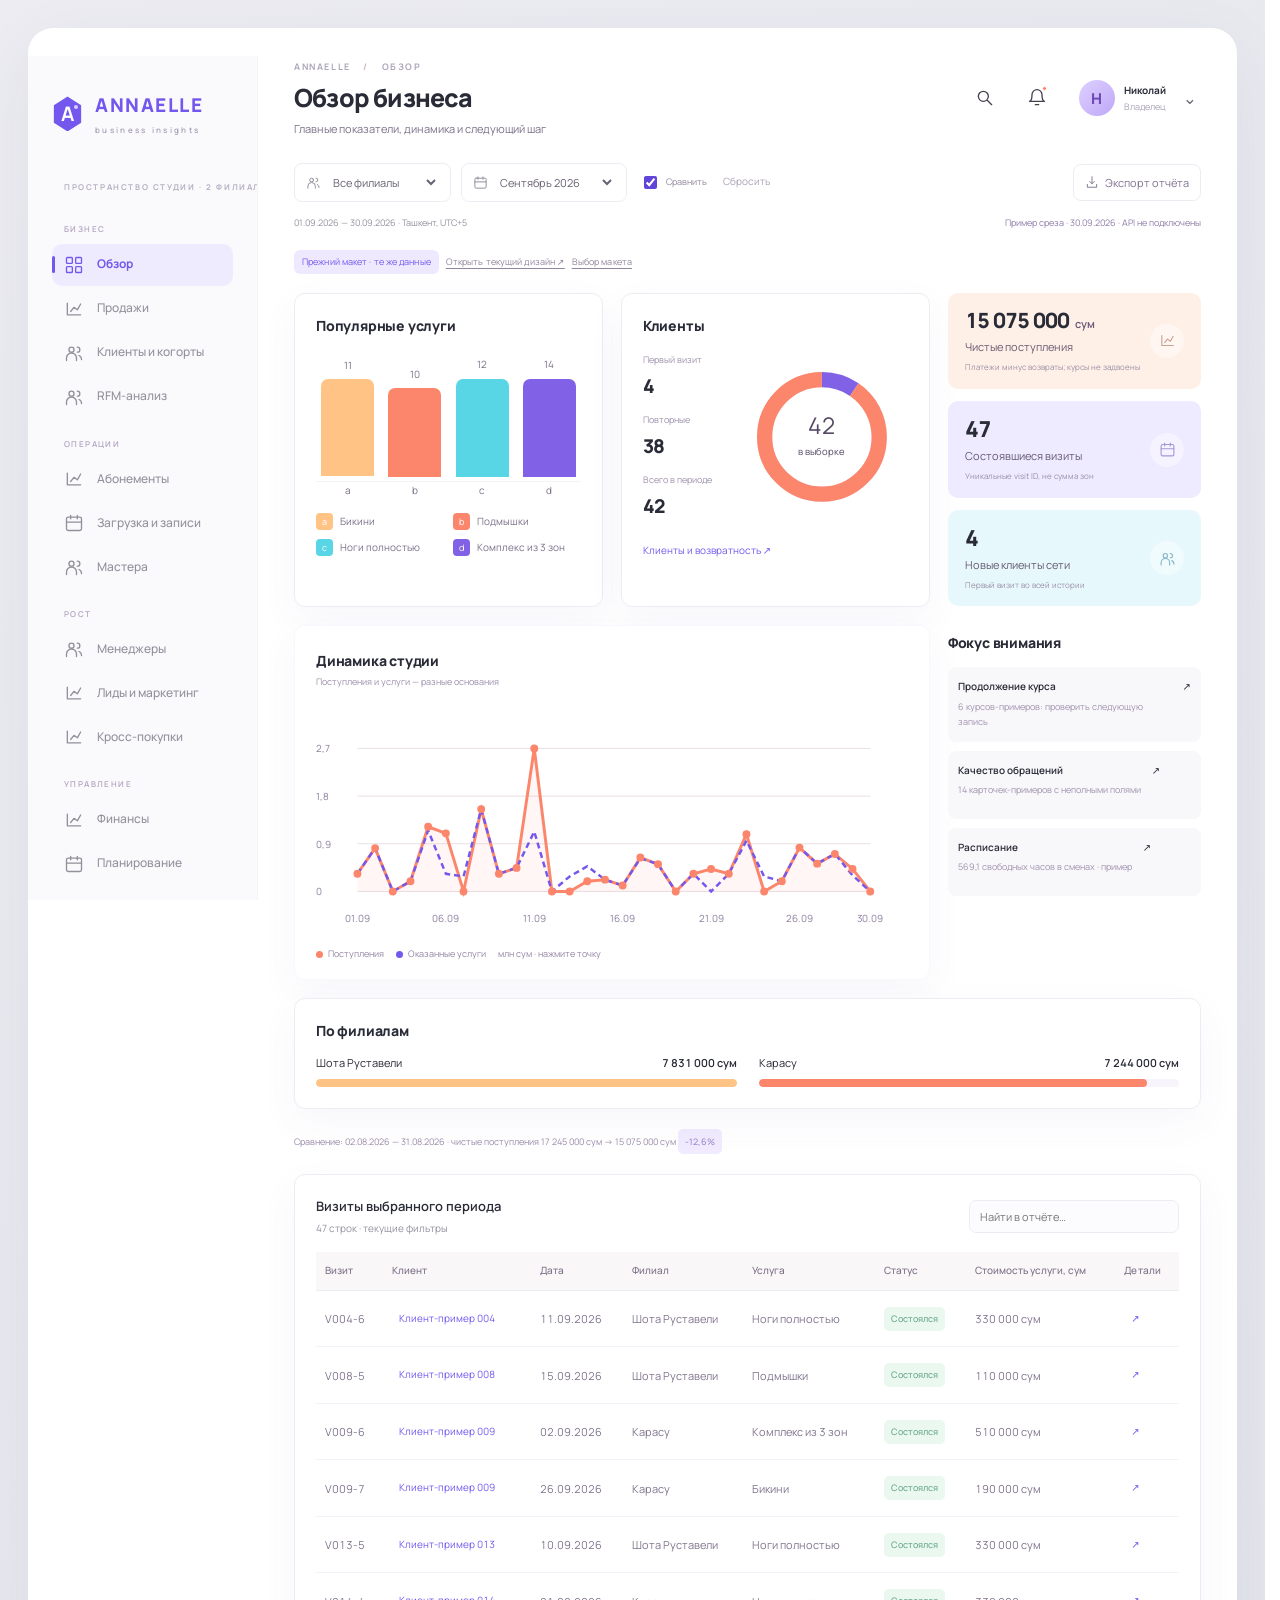
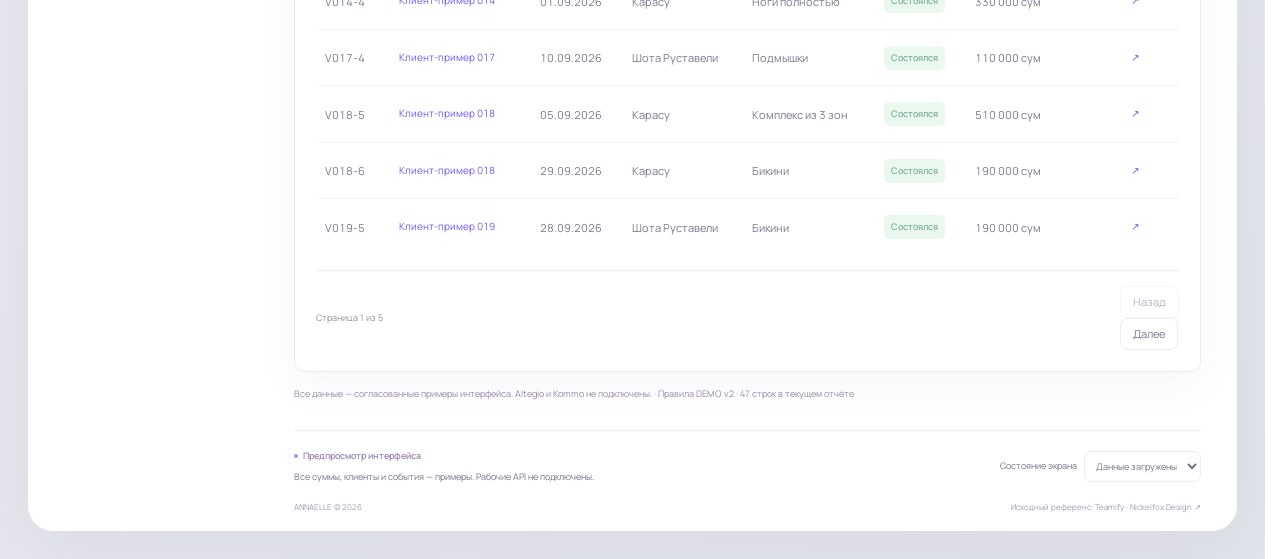
==== docs/classic/index.html @ 4650030b "Publish synthetic ANNAELLE analytics design demos" ====
<!doctype html>
<html lang="ru">
<head>
  <meta charset="utf-8">
  <meta name="viewport" content="width=device-width,initial-scale=1">
  <meta name="theme-color" content="#7458ed">
  <meta name="description" content="ANNAELLE — прежний Teamify-макет на том же синтетическом наборе данных. Сравнение двух вариантов дизайна; рабочие API не подключены.">
  <title>ANNAELLE · Прежний макет · Сравнение</title>
  <link rel="icon" href="assets/annaelle-symbol-ink.svg" type="image/svg+xml">
  <link rel="stylesheet" href="styles.css?v=20261007-5">
  <link rel="stylesheet" href="comparison-theme.css?v=20261007-1">
  <script src="comparison-theme.js?v=20261007-1" defer></script>
  <script src="app.js?v=20261007-5" defer></script>
  <script src="../switch-design.js" defer></script>
</head>
<body>
  <a class="skip-link" href="#view">К содержимому</a>
  <div class="app-shell">
    <aside class="sidebar" id="sidebar" aria-label="Основная навигация">
      <a class="brand" href="#overview" aria-label="ANNAELLE — обзор бизнеса"><span class="brand-mark">A<span></span></span><span>ANNAELLE<small>business insights</small></span></a>
      <div class="workspace-label">ПРОСТРАНСТВО СТУДИИ · 2 ФИЛИАЛА</div>
      <nav id="navigation" aria-label="Разделы аналитики"></nav>
      <div class="sidebar-bottom">
        <div class="studio-art" aria-hidden="true"><div class="art-orbit"></div><div class="art-orbit second"></div><svg viewBox="0 0 160 112"><defs><linearGradient id="petal" x1="0" y1="0" x2="1" y2="1"><stop stop-color="#cab8ff"/><stop offset="1" stop-color="#7a59ef"/></linearGradient></defs><ellipse cx="80" cy="100" rx="40" ry="6" fill="#dfd4fc"/><path d="M80 96V53" stroke="#8563ed" stroke-width="2"/><path d="M80 78C41 79 36 47 53 36c19-3 28 15 27 42Z" fill="url(#petal)"/><path d="M80 63C80 20 107 17 120 33c4 20-15 28-40 30Z" fill="url(#petal)"/><path d="M80 51C57 35 59 9 77 7c20 10 13 26 3 44Z" fill="#b398ff"/><circle cx="80" cy="54" r="5" fill="#f8edff"/></svg></div><p>Больше ясности.<br><strong>Больше возможностей.</strong></p>
        <button class="sidebar-cta" id="help-button">Как устроены показатели <span>↗</span></button>
        <div class="source-status"><span class="status-dot"></span>Демо: Altegio + Kommo</div>
      </div>
    </aside>
    <button class="sidebar-backdrop" id="sidebar-backdrop" aria-label="Закрыть меню" hidden></button>
    <main class="main">
      <header class="header">
        <div class="heading-group"><button class="icon-button mobile-menu" id="menu-button" aria-label="Открыть меню" aria-expanded="false"></button><div><div class="eyebrow">ANNAELLE <span>/</span> <span id="breadcrumb-current">Аналитика</span></div><h1 id="page-title">Обзор бизнеса</h1><p id="page-subtitle">Вся студия в одном пространстве</p></div></div>
        <div class="header-actions">
          <button class="icon-button" id="search-button" aria-label="Поиск по аналитике" title="Поиск · Ctrl K"></button>
          <button class="icon-button notification-button" id="notifications-button" aria-label="Открыть уведомления"><span class="notification-dot"></span></button>
          <button class="profile-button" id="profile-button" aria-label="Профиль Николая"><span class="avatar">Н</span><span class="profile-name">Николай<small>Владелец</small></span><span class="profile-chevron">⌄</span></button>
        </div>
      </header>
      <section class="toolbar" aria-label="Фильтры отчёта">
        <div class="filter-group">
          <label class="select-wrap"><span class="filter-icon" id="branch-icon"></span><select id="branch-filter" aria-label="Филиал"><option value="all">Все филиалы</option><option value="shota">Шота Руставели</option><option value="karasu">Карасу</option></select></label>
          <label class="select-wrap"><span class="filter-icon" id="period-icon"></span><select id="period-filter" aria-label="Период"><option value="month">Сентябрь 2026</option><option value="october">1–7 октября 2026</option><option value="week">Последние 7 дней</option><option value="year">С начала работы</option></select></label>
          <label class="compare-control"><input type="checkbox" id="compare-toggle" checked><span>Сравнить</span></label>
          <button class="text-button" id="reset-filter">Сбросить</button>
        </div>
        <button class="outline-button" id="export-button">Экспорт</button>
      </section>
      <div class="context-bar"><span id="date-label">1–30 сентября 2026 · Ташкент, UTC+5</span><span id="sync-summary">Предпросмотр · пример данных</span></div>
      <div class="context-comparison"><span>Прежний макет · те же данные</span><a href="../current/#overview" data-design-target="../current/">Открыть текущий дизайн ↗</a><a href="../">Выбор макета</a></div>
      <div id="view" tabindex="-1" aria-label="Содержимое выбранного раздела"></div>
      <footer class="footer"><div><span class="demo-badge"><span></span>Предпросмотр интерфейса</span><p>Все суммы, клиенты и события — примеры. Рабочие API не подключены.</p></div><label class="state-control">Состояние экрана <select id="view-state" aria-label="Состояние экрана"><option value="ready">Данные загружены</option><option value="loading">Загрузка</option><option value="empty">Нет данных</option><option value="error">Ошибка</option><option value="stale">Данные устарели</option></select></label></footer>
      <div class="design-credit">ANNAELLE © 2026 <a href="https://www.figma.com/community/file/1098150095325976869/teamify-team-dashboard" target="_blank" rel="noopener noreferrer">Исходный референс: Teamify · Nickelfox Design ↗</a></div>
    </main>
  </div>
  <div class="toast" id="toast" role="status" aria-live="polite"></div>
  <div class="modal-backdrop" id="modal-backdrop" hidden></div>
  <section class="drawer" id="drawer" role="dialog" aria-modal="true" aria-labelledby="drawer-title" hidden><div class="drawer-header"><div><span class="eyebrow">ANNAELLE / ДЕТАЛИ</span><h2 id="drawer-title"></h2></div><button class="icon-button" id="drawer-close" aria-label="Закрыть панель"></button></div><div id="drawer-content" class="drawer-content"></div></section>
  <section class="search-modal" id="search-modal" role="dialog" aria-modal="true" aria-label="Поиск" hidden><div class="search-field"><span id="search-field-icon"></span><input id="global-search" aria-label="Найти раздел или клиента" placeholder="Найти раздел или клиента…" autocomplete="off"><button id="search-close" class="keycap" aria-label="Закрыть поиск">Esc</button></div><div id="search-results"></div><div class="search-hint">Ctrl K — открыть поиск <span>Демонстрационные данные</span></div></section>
  <noscript><div class="noscript">Для интерактивного макета включите JavaScript.</div></noscript>
</body>
</html>
---- docs/classic/styles.css ----
@font-face{font-family:AnnaelleUI;src:url("assets/Manrope-Variable.ttf") format("truetype");font-weight:200 800;font-display:swap}
@font-face{font-family:AnnaelleDisplay;src:url("assets/ViaodaLibre-Regular.ttf") format("truetype");font-weight:400;font-display:swap}
:root{--rose:#b77a88;--rose-dark:#915b69;--rose-soft:#d8bac0;--rose-mist:#e8d6da;--blush:#f3e4ea;--milk:#fef7fb;--olive:#b1b795;--olive-dark:#6b7350;--olive-soft:#e7e8dd;--peach:#fff5ef;--ink:#231f20;--ink-soft:#494143;--muted:#756b6e;--line:#e8dfe1;--surface:#fff;--danger:#a94959;--danger-soft:#f7e8eb;--shadow-sm:0 10px 30px rgba(92,60,68,.05);--shadow-md:0 18px 48px rgba(92,60,68,.12);--sidebar:246px;--font:AnnaelleUI,"Avenir Next",system-ui,sans-serif;--purple:var(--rose);--purple-dark:var(--rose-dark);--lavender:var(--blush);--coral:#c9947f;--cyan:#94aba7;--green:var(--olive-dark)}
*{box-sizing:border-box}
html{scrollbar-gutter:stable;scroll-behavior:auto}
body{margin:0;background:var(--milk);color:var(--ink);font:13px/1.55 var(--font);-webkit-font-smoothing:antialiased}
button,input,select,textarea{font:inherit;color:inherit}
button,a,select{-webkit-tap-highlight-color:transparent;touch-action:manipulation}
button{border:0;background:none;cursor:pointer;position:relative;transition:background .16s,color .16s,box-shadow .16s,opacity .16s}
button:active{opacity:.76}
button:disabled{cursor:not-allowed;opacity:.45}
a{color:inherit;text-decoration:none}
button:focus-visible,a:focus-visible,input:focus-visible,select:focus-visible{outline:2px solid var(--rose-dark);outline-offset:4px}
[hidden]{display:none!important}
svg{display:block}
button svg{width:19px;height:19px;flex-shrink:0}
.skip-link{position:fixed;z-index:100;left:16px;top:-80px;background:#fff;padding:12px;border:1px solid var(--rose)}
.skip-link:focus{top:12px}
.app-shell{display:grid;grid-template-columns:var(--sidebar) minmax(0,1fr);min-height:100vh;max-width:1920px;margin:auto}
.sidebar{background:#fff;border-right:1px solid var(--line);padding:30px 19px 20px;position:sticky;top:0;height:100dvh;overflow-y:auto;display:flex;flex-direction:column;scrollbar-width:thin;scrollbar-color:var(--rose-mist) transparent}
.brand{display:block;margin:3px 17px 25px;width:162px}
.brand img{width:155px;height:44px;object-fit:contain;object-position:left center}
.brand small{display:block;font-size:8px;letter-spacing:2.5px;color:var(--muted);margin-top:8px}
.workspace-label{display:flex;align-items:center;gap:7px;font-size:10px;color:var(--ink-soft);border:1px solid var(--line);border-radius:9px;padding:11px 9px;margin-bottom:20px;white-space:nowrap}
.workspace-count{font-size:8px;color:var(--muted);margin-left:auto}
.studio-dot{width:6px;height:6px;background:var(--olive);border-radius:50%}
.nav-group,.nav-group-label,.nav-group-title,.nav-heading{color:#998d91;font-size:9px;letter-spacing:1.3px;text-transform:uppercase;padding:18px 12px 6px;font-weight:600}
.nav-item{display:flex;align-items:center;width:100%;gap:11px;padding:10px 12px;margin:2px 0;border-radius:9px;min-height:41px;text-align:left;color:var(--muted);font-size:12px;white-space:nowrap}
.nav-item svg{width:18px;height:18px;flex:none;stroke-width:1.6}
.nav-item:hover{background:var(--milk);color:var(--rose-dark)}
.nav-item.active{background:var(--blush);color:var(--rose-dark);font-weight:700}
.nav-item.active:before{content:"";width:3px;position:absolute;left:0;height:15px;border-radius:2px;background:var(--rose)}
.nav-count{margin-left:auto;font-size:9px;background:white;padding:1px 6px;border-radius:5px}
.nav-separator{height:1px;background:var(--line);margin:14px 12px}
.sidebar-bottom{margin-top:auto;padding-top:28px}
.sidebar-note{display:flex;align-items:center;gap:13px;padding:14px 12px;background:var(--milk);border-radius:12px}
.sidebar-note img{width:27px;height:35px;opacity:.65}
.sidebar-note p{font-size:10px;line-height:1.9;color:var(--muted);margin:0}
.sidebar-note strong{font-weight:500;color:var(--rose-dark)}
.sidebar-cta{display:flex;align-items:center;justify-content:space-between;width:100%;padding:13px 10px 7px;font-size:10px;color:var(--rose-dark)}
.source-status{font-size:8px;color:var(--muted);padding:9px 10px}
.main{padding:31px 36px 20px;min-width:0}
.header{display:flex;align-items:center;justify-content:space-between;gap:18px;min-height:84px;margin-bottom:24px}
.heading-group{display:flex;align-items:center;gap:12px;min-width:0}
.eyebrow{font-size:8px;letter-spacing:1.65px;color:var(--muted);font-weight:600;text-transform:uppercase}
.eyebrow span:first-child{margin:0 9px;color:#c5b5ba}
.header h1{font-family:AnnaelleDisplay,Georgia,serif;font-size:37px;font-weight:400;line-height:1.25;margin:8px 0 5px;letter-spacing:-.7px}
.header p{margin:0;font-size:11px;color:var(--muted)}
.header-actions{display:flex;align-items:center;gap:10px}
.icon-button{width:39px;height:39px;border-radius:50%;display:inline-flex;justify-content:center;align-items:center;color:var(--ink-soft);flex-shrink:0}
.icon-button:hover{background:var(--blush)}
.notification-dot{width:5px;height:5px;background:var(--rose);border:1px solid var(--milk);border-radius:50%;position:absolute;top:7px;right:9px}
.profile-button{display:flex;align-items:center;gap:10px;text-align:left;padding:4px 2px 4px 13px;border-left:1px solid var(--line);margin-left:6px}
.avatar,.client-avatar{display:inline-grid;place-items:center;width:37px;height:37px;border-radius:50%;background:var(--blush);color:var(--rose-dark);font-weight:600;flex:none}
.profile-name{font-size:11px;font-weight:600}
.profile-name small{display:block;font-size:9px;font-weight:400;color:var(--muted);margin-top:2px}
.profile-chevron{color:var(--muted);margin-left:10px}
.toolbar{display:flex;align-items:center;justify-content:space-between;gap:12px;padding:16px 0;border-top:1px solid var(--line);border-bottom:1px solid var(--line)}
.filter-group{display:flex;align-items:center;gap:10px;flex-wrap:wrap}
.select-wrap{display:flex;align-items:center;gap:8px;border:1px solid var(--line);border-radius:9px;background:white;padding:0 12px;min-height:39px}
.filter-icon svg{width:16px;height:16px;color:var(--muted)}
select{border:0;background:transparent;cursor:pointer;font-size:11px;outline-offset:1px}
.select-wrap select{max-width:187px;min-height:37px}
.text-button,.link-button{font-size:11px;color:var(--rose-dark);padding:6px 0;display:inline-flex;align-items:center;gap:6px}
.text-button:hover,.link-button:hover{text-decoration:underline}
.outline-button,.primary-button{display:inline-flex;align-items:center;justify-content:center;gap:8px;border:1px solid var(--line);border-radius:9px;padding:10px 15px;min-height:39px;font-size:11px;white-space:nowrap;background:white}
.outline-button:hover{border-color:var(--rose-soft);background:var(--milk)}
.primary-button{background:var(--rose-dark);border-color:var(--rose-dark);color:#fff}
.primary-button:hover{background:#784655}
.compare-control{display:flex;align-items:center;gap:6px;font-size:10px;color:var(--muted);margin:0 3px}
input[type=checkbox]{accent-color:var(--rose-dark)}
.context-bar{display:flex;align-items:center;justify-content:space-between;gap:15px;font-size:9px;color:var(--muted);padding:14px 0 20px}
#sync-summary{color:var(--rose-dark)}
#view{min-height:610px;outline:none}
.page-intro{display:none}
.page-intro .kicker,.kicker{font-size:9px;letter-spacing:1.4px;text-transform:uppercase;color:var(--rose-dark)}
.page-intro h2{font-family:AnnaelleDisplay,Georgia,serif;font-size:30px;font-weight:400;margin:5px 0}
.page-intro p{color:var(--muted);font-size:11px;margin:0;max-width:680px}
.metric-grid{display:grid;grid-template-columns:repeat(4,minmax(0,1fr));gap:15px;margin-bottom:23px}
.metric-card{border:1px solid var(--line);border-radius:15px;background:white;padding:19px 20px;min-height:146px;position:relative;box-shadow:0 3px 12px #5c3c4403;overflow:hidden;text-align:left}
.metric-card:first-child{background:var(--blush);border-color:var(--rose-mist)}
.metric-card:nth-child(3){background:#f2f2eb;border-color:#e4e5d8}
.metric-card .mini-label,.metric-card label,.metric-label{display:flex;align-items:center;justify-content:space-between;gap:7px;color:var(--muted);font-size:10px}
.metric-card strong{display:block;font-size:28px;line-height:1.3;font-weight:600;letter-spacing:-1px;margin:14px 0 10px;font-variant-numeric:tabular-nums}
.metric-card strong small{display:inline;font-size:12px;letter-spacing:0;color:var(--muted);font-weight:400}
.metric-card small,.metric-meta{display:block;font-size:9px;color:var(--muted);line-height:1.7}
.metric-card button{position:absolute;inset:0;width:100%;height:100%;border-radius:inherit}
.metric-card button:focus-visible{outline-offset:-3px}
.trend{display:inline-flex;gap:4px;font-size:9px;color:var(--olive-dark)}
.trend.negative,.trend.down{color:var(--danger)}
.metric-card .trend{margin-right:4px}
.section-grid{display:grid;grid-template-columns:repeat(2,minmax(0,1fr));gap:20px;margin-bottom:20px}
.overview-grid{display:grid;grid-template-columns:repeat(3,minmax(0,1fr));gap:20px;margin-bottom:20px}
.wide-panel{grid-column:span 2}
.panel{background:white;border:1px solid var(--line);border-radius:16px;padding:23px;min-width:0;box-shadow:var(--shadow-sm)}
.panel+.panel:not(.section-grid .panel,.overview-grid .panel){margin-top:20px}
.panel-title{display:flex;align-items:flex-start;justify-content:space-between;gap:15px;margin-bottom:20px}
.panel-title h2,.panel>h2,.notifications h2{font-size:14px;font-weight:600;margin:0 0 4px;letter-spacing:-.2px}
.panel-title p,.panel-subtitle,.panel-meta{font-size:10px;color:var(--muted);margin:4px 0 0;line-height:1.6}
.panel-title .link-button{flex-shrink:0;font-size:10px}
.panel-title small{font-size:9px;color:var(--muted)}
.report-meta{font-size:10px;color:var(--muted);margin:12px 0 18px;line-height:1.7}
.legend,.chart-legend{display:flex;align-items:center;gap:15px;flex-wrap:wrap;font-size:10px;color:var(--muted);margin:14px 0 8px}
.legend span,.chart-legend span{display:inline-flex;align-items:center;gap:6px}
.legend i,.chart-legend i,.legend-dot{width:7px;height:7px;border-radius:50%;display:inline-block;background:var(--rose)}
.chart{width:100%;overflow:hidden}
.chart-svg,.chart svg,.line-chart svg{width:100%;height:auto;min-height:200px;max-height:300px;overflow:visible}
.chart-svg text,.chart text{font:10px var(--font);fill:var(--muted)}
.chart-svg .chart-point{cursor:pointer}
.chart-point:hover{filter:drop-shadow(0 0 3px var(--rose-soft))}
.chart-axis{stroke:var(--line);stroke-width:1}
.chart-label,.chart-unit{font-size:9px;color:var(--muted)}
.bar-list{display:grid;gap:17px}
.bar-row{display:grid;gap:7px;font-size:11px;min-width:0}
.bar-row>div:first-child{display:flex;align-items:center;justify-content:space-between;gap:9px}
.bar-row strong{font-weight:600;font-size:11px;font-variant-numeric:tabular-nums}
.bar-row small{color:var(--muted);font-size:9px}
.bar-track,.progress{height:8px;border-radius:6px;background:#f4eef0;overflow:hidden}
.bar-fill,.progress>span,.progress>div{display:block;height:100%;min-width:1px;border-radius:inherit;background:var(--rose-soft)}
.bar-row:nth-child(2n) .bar-fill{background:var(--olive)}
.action-list{display:grid;gap:10px}
.action-row{display:flex;gap:11px;align-items:flex-start;width:100%;text-align:left;padding:13px 12px;background:var(--milk);border-radius:10px;border:1px solid transparent;font-size:11px}
.action-row:hover{border-color:var(--rose-mist)}
.action-row strong{font-size:11px;font-weight:600;display:block;margin-bottom:4px}
.action-row small,.action-row p{font-size:10px;color:var(--muted);margin:3px 0 0;line-height:1.7}
.action-row svg{width:17px;height:17px;flex:none;color:var(--rose-dark);margin-top:2px}
.action-row .badge{margin-left:auto;white-space:nowrap}
.badge{display:inline-flex;align-items:center;gap:4px;border-radius:5px;padding:3px 7px;font-size:9px;background:#f2edef;color:var(--muted);white-space:nowrap;font-weight:500}
.badge.green{background:var(--olive-soft);color:var(--olive-dark)}
.badge.rose{background:var(--blush);color:var(--rose-dark)}
.badge.amber{background:#faf0df;color:#8e6e36}
.badge.red,.badge.error{background:var(--danger-soft);color:var(--danger)}
.info-banner{display:flex;align-items:flex-start;gap:10px;background:#f0f1e8;color:var(--olive-dark);border:1px solid #e3e6d5;padding:13px 16px;border-radius:10px;font-size:11px;line-height:1.7;margin:0 0 20px}
.info-banner svg{width:18px;height:18px;flex:none;margin-top:1px}
.info-banner.warning{background:#fff7e9;border-color:#efdfc1;color:#876b3e}
.tabs,.segmented-control{display:flex;align-items:center;gap:6px;flex-wrap:wrap;margin:0 0 20px}
.tab,.segmented-control button{font-size:11px;padding:8px 14px;border:1px solid var(--line);border-radius:8px;background:white;color:var(--muted);min-height:37px}
.tab.active,.segmented-control button.active{background:var(--ink-soft);color:white;border-color:var(--ink-soft)}
.table-toolbar{display:flex;align-items:center;justify-content:space-between;gap:14px;flex-wrap:wrap;margin-bottom:15px}
.table-toolbar h2{font-size:14px;margin:0;font-weight:600}
.table-toolbar p{font-size:10px;color:var(--muted);margin:5px 0 0}
.report-filters{display:flex;align-items:center;gap:12px;flex-wrap:wrap;margin-bottom:20px}
.report-filters label{display:flex;align-items:center;gap:8px;font-size:10px;color:var(--muted)}
.report-filters select{padding:9px 12px;border:1px solid var(--line);border-radius:8px;background:white;max-width:200px}
.table-search{background:white;border:1px solid var(--line);border-radius:8px;padding:10px 12px;font-size:11px;min-width:210px;max-width:100%}
.table-wrap{overflow-x:auto;max-width:100%;scrollbar-width:thin}
table,.data-table{width:100%;border-collapse:collapse;text-align:left;font-size:11px;white-space:nowrap}
th{font-size:9px;font-weight:500;letter-spacing:.2px;color:var(--muted);background:#faf7f8;padding:11px 12px;border-bottom:1px solid var(--line)}
td{padding:14px 12px;border-bottom:1px solid #f0e9ec;color:var(--ink-soft);font-variant-numeric:tabular-nums}
td strong{font-size:11px;font-weight:600}
td small{display:block;font-size:9px;color:var(--muted);margin-top:3px}
tbody tr:last-child td{border-bottom:0}
tbody tr:hover{background:#fef9fb}
td .link-button,.row-button{font-size:11px;color:var(--rose-dark);padding:0;text-align:left}
.table-sort{padding:0;display:inline-flex;align-items:center;gap:5px;color:inherit;font-size:inherit;text-align:left}
.table-sort:hover{color:var(--rose-dark)}
.pagination{display:flex;justify-content:space-between;align-items:center;gap:12px;margin-top:17px;padding-top:15px;border-top:1px solid var(--line);font-size:10px;color:var(--muted)}
.pagination button{border:1px solid var(--line);background:white;padding:6px 12px;border-radius:7px;margin-left:7px}
.client-avatar{height:29px;width:29px;font-size:10px}
.heatmap{display:grid;grid-template-columns:48px repeat(7,minmax(0,1fr));gap:7px}
.heat-cell{min-height:38px;display:grid;place-items:center;border-radius:5px;font-size:10px;background:var(--blush);color:var(--rose-dark)}
.heat-label{display:grid;place-items:center;font-size:9px;color:var(--muted)}
.heat-legend{font-size:9px;color:var(--muted);margin-top:14px}
.donut{width:100%;max-width:340px;position:relative;margin:12px auto 0;display:flex;flex-direction:column;align-items:center;gap:14px}
.donut:after{content:none}
.donut .legend{justify-content:center;flex-wrap:wrap;margin:0;width:100%;line-height:1.6}
.donut-center{position:absolute;inset:0;display:grid;place-content:center;text-align:center;z-index:1;font-size:25px}
.donut-center small{display:block;font-size:10px;color:var(--muted)}
.segment-grid,.staff-grid,.settings-grid{display:grid;grid-template-columns:repeat(3,minmax(0,1fr));gap:17px;margin-bottom:20px}
.segment-card,.staff-card{background:white;border:1px solid var(--line);border-radius:14px;padding:21px}
.segment-card h2,.staff-card h2{font-size:14px;margin:0}
.segment-card p,.staff-card p{font-size:11px;color:var(--muted)}
.segment-count{font-size:30px;line-height:1.2;margin:20px 0 8px}
.segment-count small{font-size:10px;color:var(--muted)}
.settings-grid{grid-template-columns:1fr 1fr}
.setting-row,.connection-row{display:flex;justify-content:space-between;gap:17px;align-items:center;padding:17px 0;border-bottom:1px solid var(--line)}
.setting-row:last-child,.connection-row:last-child{border-bottom:0}
.setting-row strong,.connection-row strong{font-size:12px;font-weight:600}
.setting-row p,.connection-row small{display:block;color:var(--muted);font-size:10px;margin:4px 0 0}
.switch{width:34px;height:19px;background:var(--rose-mist);border-radius:15px;position:relative;flex:none}
.switch:after{content:"";width:13px;height:13px;background:white;border-radius:50%;position:absolute;left:3px;top:3px;transition:transform .15s}
.switch.active,.switch[aria-checked=true]{background:var(--rose)}
.switch.active:after,.switch[aria-checked=true]:after{transform:translateX(15px)}
.empty-state{min-height:440px;border:1px solid var(--line);border-radius:16px;background:white;display:flex;flex-direction:column;align-items:center;justify-content:center;text-align:center;padding:35px}
.empty-state>svg{width:43px;height:43px;color:var(--rose-soft);margin-bottom:17px}
.empty-state h2{font-size:19px;margin:0 0 10px}
.empty-state p{font-size:12px;color:var(--muted);max-width:430px;margin:0 0 21px}
.skeleton{background:linear-gradient(100deg,#f2eaed 30%,#faf5f7 50%,#f2eaed 70%);background-size:200% 100%;border-radius:10px;min-height:19px;animation:shimmer 1.8s infinite}
.skeleton-card{height:146px}.skeleton-chart{height:320px}
.footer{display:flex;justify-content:space-between;gap:18px;align-items:center;border-top:1px solid var(--line);margin-top:29px;padding-top:20px;color:var(--muted)}
.footer p{font-size:9px;margin:5px 0 0}
.demo-badge{display:inline-flex;align-items:center;gap:6px;font-size:9px;font-weight:500;color:var(--rose-dark)}
.demo-badge span{width:5px;height:5px;background:var(--rose);border-radius:50%}
.state-control{font-size:9px;display:flex;align-items:center;gap:9px;white-space:nowrap}
.state-control select{font-size:10px;background:white;border:1px solid var(--line);border-radius:7px;padding:7px}
.design-credit{display:flex;justify-content:space-between;gap:20px;font-size:8px;color:#97888d;margin-top:19px}
.design-credit a:hover{color:var(--rose-dark)}
.modal-backdrop{position:fixed;inset:0;background:#231f2042;backdrop-filter:blur(2px);z-index:40;animation:fade-in .15s}
.drawer{position:fixed;z-index:41;right:12px;top:12px;bottom:12px;width:490px;max-width:calc(100vw - 24px);background:white;border-radius:17px;box-shadow:var(--shadow-md);overflow:hidden;display:flex;flex-direction:column;animation:drawer-in .18s ease-out}
.drawer-header{display:flex;align-items:center;justify-content:space-between;gap:15px;padding:24px;border-bottom:1px solid var(--line)}
.drawer-header h2{font-family:AnnaelleDisplay,Georgia,serif;font-weight:400;font-size:28px;margin:7px 0 0}
.drawer-content{padding:24px;overflow:auto}
.drawer-content>p,.drawer-note{font-size:12px;color:var(--muted);line-height:1.8}
.drawer-note{background:var(--milk);border-radius:10px;padding:15px;margin:17px 0}
.drawer-number{font-size:31px;line-height:1.4;letter-spacing:-.7px;margin:16px 0 8px}
.donut-svg{width:185px;max-width:100%;height:auto;aspect-ratio:1;flex:none;display:block;margin:0 auto;overflow:visible}
.donut-svg text{font-family:var(--font);fill:var(--ink-soft)}
.detail-row{display:flex;justify-content:space-between;gap:19px;align-items:flex-start;padding:13px 0;border-bottom:1px solid var(--line);font-size:11px}
.detail-row>span{color:var(--muted)}
.detail-row strong{text-align:right;font-weight:600;max-width:65%}
.drawer-actions{display:flex;align-items:center;gap:8px;flex-wrap:wrap;margin-top:23px}
.search-modal{position:fixed;z-index:42;left:50%;top:15vh;transform:translateX(-50%);width:560px;max-width:calc(100vw - 28px);background:white;border-radius:15px;box-shadow:var(--shadow-md);overflow:hidden}
.search-field{display:flex;align-items:center;gap:12px;padding:19px;border-bottom:1px solid var(--line)}
.search-field svg{width:18px;height:18px;color:var(--muted)}
.search-field input{width:100%;min-width:0;border:0;outline:0;font-size:12px}
.keycap{border:1px solid var(--line);border-radius:5px;padding:4px 7px;font-size:9px;color:var(--muted)}
#search-results{max-height:420px;overflow:auto}
.search-result{display:flex;align-items:center;gap:12px;padding:13px 19px;width:100%;text-align:left;font-size:12px;min-height:46px}
.search-result svg{width:18px;height:18px;color:var(--rose)}
.search-result:hover{background:var(--milk)}
.search-result small{margin-left:auto;font-size:9px;color:var(--muted)}
.search-hint{display:flex;justify-content:space-between;gap:12px;padding:13px 19px;background:var(--milk);font-size:9px;color:var(--muted)}
.search-result-count{padding:15px 19px 4px;font-size:9px;color:var(--muted)}
.toast{position:fixed;bottom:25px;left:50%;transform:translate(-50%,15px);opacity:0;pointer-events:none;background:var(--ink-soft);color:white;border-radius:10px;box-shadow:var(--shadow-md);padding:13px 20px;font-size:12px;max-width:calc(100vw - 30px);z-index:100;transition:opacity .18s,transform .18s}
.toast.show,.toast.visible{opacity:1;transform:translate(-50%,0)}
.mobile-menu,.sidebar-backdrop{display:none}
.noscript{position:fixed;bottom:15px;left:15px;padding:20px;background:white;border:1px solid var(--rose);z-index:99}
@keyframes fade-in{from{opacity:0}to{opacity:1}}
@keyframes drawer-in{from{opacity:0;transform:translateX(15px)}to{opacity:1;transform:none}}
@keyframes shimmer{to{background-position:-200% 0}}
@media(min-width:1700px){.main{padding:38px 50px 24px}.metric-card{padding:23px 25px;min-height:160px}.metric-card strong{font-size:32px}.panel{padding:28px}.header{margin-bottom:28px}}
@media(max-width:1250px){:root{--sidebar:215px}.sidebar{padding:26px 14px 18px}.brand{margin-left:13px}.main{padding:27px 24px 18px}.metric-grid{gap:11px}.metric-card{padding:16px;min-height:137px}.metric-card strong{font-size:24px}.profile-name,.profile-chevron{display:none}.workspace-count{display:none}.overview-grid{gap:15px}.panel{padding:19px}.compare-control{display:none}}
@media(max-width:1050px){:root{--sidebar:200px}.main{padding:24px 20px 18px}.brand{width:150px;margin-left:7px}.brand img{width:140px}.nav-item{font-size:11px;padding:10px;gap:8px}.toolbar{flex-wrap:wrap}.metric-grid{grid-template-columns:repeat(2,minmax(0,1fr))}.metric-card{min-height:138px}.metric-card strong{font-size:29px}.overview-grid{grid-template-columns:1fr 1fr}.wide-panel{grid-column:1/-1}.overview-grid>.panel:last-child{grid-column:1/-1}.section-grid{gap:15px}.segment-grid{grid-template-columns:repeat(2,minmax(0,1fr))}.staff-grid{grid-template-columns:1fr}.header h1{font-size:33px}.header-actions{gap:3px}.footer{align-items:flex-start;flex-wrap:wrap}.state-control{margin-left:auto}}
@media(max-width:780px){.app-shell{display:block}.sidebar{position:fixed;z-index:31;left:0;top:0;bottom:0;width:252px;height:100dvh;transform:translateX(-100%);visibility:hidden;transition:transform .2s ease,visibility 0s .2s;padding:27px 20px}.sidebar.open{transform:none;visibility:visible;transition:transform .2s}.sidebar-backdrop:not([hidden]){display:block;position:fixed;inset:0;background:#231f2040;z-index:30}.mobile-menu{display:inline-flex}.main{padding:22px 22px 18px}.header{margin-bottom:20px}.heading-group{gap:8px}.header h1{font-size:31px}.header p{font-size:10px}.header .eyebrow{font-size:7px;letter-spacing:1.1px}.profile-button{display:none}.workspace-count{display:block}.nav-item{font-size:12px}.toolbar{gap:10px}.select-wrap select{font-size:11px}.section-grid{grid-template-columns:1fr}.overview-grid{grid-template-columns:1fr}.wide-panel{grid-column:auto}.settings-grid{grid-template-columns:1fr}.context-bar{font-size:8px;gap:10px}.header-actions .icon-button{width:34px}.footer{margin-top:24px}.nav-group-label,.nav-group-title,.nav-heading{padding-top:14px}}
@media(max-width:520px){.main{padding:18px 15px 16px}.header{gap:4px;min-height:85px}.header h1{font-size:28px;line-height:1.2}.header p{font-size:9px;max-width:240px}.header .eyebrow{font-size:6px;letter-spacing:.8px}.heading-group{gap:2px}.mobile-menu{width:30px}.header-actions{gap:0}.header-actions .icon-button{width:31px}.icon-button{width:39px;height:39px}.toolbar{align-items:flex-start}.filter-group{gap:8px;flex:1}.select-wrap{padding:0 8px;gap:5px}.select-wrap select{font-size:10px;max-width:141px;min-height:38px}.filter-icon svg{width:14px;height:14px}.text-button{font-size:10px}.toolbar>.outline-button{padding:8px 11px;font-size:10px}.toolbar>.outline-button svg{width:15px;height:15px}.context-bar{align-items:flex-start;flex-direction:column;gap:4px;padding:13px 0 17px}.metric-grid{gap:10px;margin-bottom:17px}.metric-card{padding:15px 13px;min-height:132px;border-radius:12px}.metric-card strong{font-size:24px;margin:12px 0 7px;letter-spacing:-.8px}.metric-card .mini-label,.metric-card label,.metric-label{font-size:9px}.metric-card small{font-size:8px}.trend{font-size:8px}.panel{padding:18px 15px;border-radius:13px}.panel-title{gap:10px;margin-bottom:18px}.panel-title h2,.panel>h2{font-size:13px}.panel-title .link-button{font-size:9px}.panel-meta,.panel-title p{font-size:9px}.chart-svg,.chart svg{min-height:170px}.legend,.chart-legend{font-size:9px;gap:10px}.section-grid,.overview-grid{gap:16px;margin-bottom:16px}.table-wrap{margin-left:-3px;margin-right:-3px}.table-toolbar{gap:10px}.table-search{min-width:0;width:100%}.info-banner{font-size:10px;padding:11px 12px}.segment-grid{grid-template-columns:1fr}.state-control{margin-left:0;font-size:8px}.footer{gap:15px}.footer p{font-size:8px;max-width:330px}.design-credit{font-size:7px;flex-wrap:wrap;gap:7px}.drawer{top:6px;bottom:6px;right:6px;width:calc(100vw - 12px);max-width:none;border-radius:13px}.drawer-header,.drawer-content{padding:20px}.drawer-header h2{font-size:25px}.search-modal{top:9vh}.search-field{padding:16px}.search-field input{font-size:11px}.search-hint{font-size:8px}.heatmap{gap:4px;grid-template-columns:30px repeat(7,minmax(0,1fr))}.heat-cell{font-size:8px;min-height:30px}.heat-label{font-size:8px}.pagination{flex-wrap:wrap}.tabs{gap:5px}.tab{font-size:10px;padding:7px 11px}.empty-state{min-height:380px}#view{min-height:600px}}
@keyframes report-reveal{from{opacity:0}to{opacity:1}}
@keyframes chart-draw{from{stroke-dashoffset:1}to{stroke-dashoffset:0}}
@keyframes bar-grow{from{transform:scaleX(0)}to{transform:scaleX(1)}}
@keyframes ring-reveal{from{opacity:0;transform:scale(.94)}to{opacity:1;transform:scale(1)}}
#view>.metric-grid,#view>.overview-grid,#view>.section-grid,#view>.table-panel{animation:report-reveal .32s ease-out both}
.metric-card,.nav-item,.outline-button,.primary-button,.icon-button,.action-row{transition:background-color .18s ease,box-shadow .18s ease,opacity .18s ease,transform .14s ease}
.metric-card:active,.outline-button:active,.primary-button:active,.icon-button:active{transform:scale(.985)}
.bar-fill{transform-origin:left center;animation:bar-grow .65s cubic-bezier(.2,.7,.25,1) both}
.chart-line{stroke-dasharray:1;stroke-dashoffset:0;animation:chart-draw .9s ease-out both}
.donut-svg{transform-origin:center;animation:ring-reveal .5s ease-out both}
@media(prefers-reduced-motion:reduce){*,*:before,*:after{animation-duration:.001ms!important;transition-duration:.001ms!important;scroll-behavior:auto!important}}
body.reduced-motion *,body.reduced-motion *:before,body.reduced-motion *:after{animation-duration:.001ms!important;transition-duration:.001ms!important}
---- docs/classic/comparison-theme.css ----
:root{--purple:#7458ed;--purple-dark:#6144d8;--lavender:#eee9ff;--coral:#fc866c;--cyan:#58d6e5;--peach:#ffc485;--ink:#292b37;--muted:#92919e;--line:#edecf3;--bg:#e7e8ed;--green:#40b58c;--sidebar:230px;--font:'Manrope',system-ui,-apple-system,'Segoe UI',sans-serif}
*{box-sizing:border-box}body{margin:0;background:linear-gradient(135deg,#ececf2,#e2e4eb);color:var(--ink);font-family:var(--font);font-size:13px;min-height:100vh;padding:28px;-webkit-font-smoothing:antialiased}button,input,select{font:inherit}button,a,select{-webkit-tap-highlight-color:transparent}button{cursor:pointer}button{color:inherit}a{color:inherit;text-decoration:none}button:focus-visible,a:focus-visible,select:focus-visible,input:focus-visible{outline:3px solid #a891ff;outline-offset:4px}button:disabled{cursor:not-allowed;opacity:.55}[hidden]{display:none!important}svg{display:block}button svg,.filter-icon svg{width:20px;height:20px}button{border:0;background:none}button,a,select{touch-action:manipulation}button{position:relative;overflow:hidden;transition:transform .16s,background .18s,box-shadow .18s,color .18s}button:active{transform:scale(.97)}button .ripple{position:absolute;border-radius:50%;background:#9a80f540;pointer-events:none;transform:scale(0);animation:ripple .52s ease-out forwards}.app-shell{max-width:1536px;margin:0 auto;background:#fff;border-radius:25px;min-height:calc(100vh - 56px);display:grid;grid-template-columns:var(--sidebar) minmax(0,1fr);box-shadow:0 20px 70px #3c355310;overflow:hidden}.sidebar{background:#faf9fc;padding:35px 24px 20px;display:flex;flex-direction:column;border-right:1px solid #f5f3f8}.brand{display:flex;gap:12px;align-items:center;color:var(--purple);font-size:19px;letter-spacing:1.5px;font-weight:800}.brand small{display:block;color:#a8a2b8;letter-spacing:2.3px;font-size:8px;margin-top:4px;font-weight:600}.brand-mark{width:31px;height:35px;position:relative;display:grid;place-items:center;background:var(--purple);clip-path:polygon(50% 0,94% 25%,94% 75%,50% 100%,6% 75%,6% 25%);color:white;font-size:20px;font-weight:700;letter-spacing:0}.brand-mark span{position:absolute;right:5px;top:9px;width:4px;height:4px;border-radius:100%;background:#dacdff}.workspace-label{font-size:8px;font-weight:700;color:#b6b1c3;letter-spacing:1.6px;margin:51px 0 14px 12px}.nav-item{display:flex;width:100%;align-items:center;gap:13px;min-height:48px;color:#92909b;padding:12px;margin:4px 0;border-radius:10px;font-weight:500;text-align:left;font-size:13px}.nav-item svg{width:20px;height:20px;flex:none}.nav-item:hover{background:#f1edf9;color:var(--purple)}.nav-item.active{background:#eeebff;color:var(--purple);font-weight:700}.nav-item.active:before{content:'';position:absolute;left:0;top:15px;bottom:15px;width:3px;border-radius:5px;background:var(--purple)}.nav-separator{height:1px;background:#e9e5ef;margin:22px 12px}.nav-count{margin-left:auto;background:white;border-radius:5px;padding:2px 5px;font-size:9px;color:#8e7bbc}.sidebar-bottom{margin-top:auto;padding-top:32px}.studio-art{height:105px;position:relative;max-width:145px;margin:0 auto;background:radial-gradient(ellipse at 50% 70%,#ece4ff 30%,transparent 68%)}.studio-art svg{height:112px;width:160px;position:absolute;left:-7px;top:0}.art-orbit{position:absolute;left:20px;top:28px;width:110px;height:62px;border:1px solid #dfd3fa;border-radius:50%;transform:rotate(-22deg)}.art-orbit.second{transform:rotate(35deg);border-style:dashed}.sidebar-bottom p{text-align:center;font-size:11px;color:#a7a0b7;line-height:1.9;margin:8px 0 16px}.sidebar-bottom strong{color:#8f81a7;font-weight:500}.sidebar-cta{background:white;color:var(--purple);box-shadow:0 4px 16px #6b499908;border:1px solid #eee9f7;border-radius:8px;padding:11px 10px;width:100%;font-size:10px;font-weight:700}.sidebar-cta:hover{box-shadow:0 6px 20px #7558ed17}.sidebar-cta span{margin-left:7px}.source-status{font-size:9px;color:#a8a1b7;text-align:center;margin-top:19px;display:flex;align-items:center;justify-content:center;gap:6px}.status-dot{width:5px;height:5px;border-radius:50%;background:#b19aea}.main{padding:32px 36px 18px;min-width:0}.header{display:flex;align-items:center;justify-content:space-between;gap:16px}.heading-group{display:flex;align-items:center;gap:12px}.eyebrow{font-size:8px;letter-spacing:1.6px;color:#aca6bb;font-weight:700}.header h1{font-size:25px;letter-spacing:-.8px;line-height:1.35;margin:7px 0 5px;font-weight:800}.header p{color:#9b97a6;margin:0;font-size:11px}.header-actions{display:flex;gap:12px;align-items:center}.icon-button{width:40px;height:40px;display:inline-flex;align-items:center;justify-content:center;border-radius:10px;color:#47414f;flex-shrink:0}.icon-button:hover{background:var(--lavender);color:var(--purple)}.notification-dot{width:5px;height:5px;border-radius:50%;background:var(--coral);position:absolute;right:10px;top:8px;border:1px solid #fff}.profile-button{display:flex;align-items:center;gap:9px;padding:5px 4px 5px 10px;border-radius:12px}.avatar{height:36px;width:36px;background:linear-gradient(135deg,#ddd0ff,#bfa8f7);display:grid;place-items:center;border-radius:50%;color:#6d4bb3;font-weight:800;font-size:15px}.profile-name{font-size:10px;text-align:left;font-weight:700}.profile-name small{display:block;color:#a9a2b5;font-weight:400;font-size:9px;margin-top:2px}.profile-chevron{font-size:17px;color:#736c7f;margin-left:8px}.toolbar{display:flex;justify-content:space-between;gap:12px;align-items:center;margin:27px 0 24px}.filter-group,.toolbar-right{display:flex;align-items:center;gap:10px}.select-wrap{display:flex;align-items:center;gap:8px;padding:0 11px;border:1px solid var(--line);border-radius:8px;height:38px;background:white}.filter-icon{color:#a097b1}.filter-icon svg{width:15px;height:15px}.select-wrap select{border:0;background:transparent;color:#696174;padding-right:4px;outline:0;cursor:pointer;font-size:10px;max-width:146px}.text-button{color:#aaa1b6;font-size:9px;padding:10px 3px}.text-button:hover{color:var(--purple)}.demo-badge{background:#f5f1ff;border:1px solid #efe6ff;color:#a58acb;display:flex;align-items:center;gap:5px;border-radius:20px;padding:6px 9px;font-size:8px;font-weight:600;white-space:nowrap}.demo-badge span{width:4px;height:4px;border-radius:50%;background:#aa8ddb}.outline-button{display:flex;align-items:center;gap:6px;border:1px solid var(--line);padding:9px 11px;border-radius:8px;font-size:10px;color:#7f738f;min-height:36px}.outline-button svg{height:14px;width:14px}.outline-button:hover{color:var(--purple);border-color:#d9cbf8;background:#faf8ff}.view-enter{animation:view-in .32s cubic-bezier(.2,.75,.25,1) both}.overview-grid{display:grid;grid-template-columns:minmax(0,1fr) minmax(0,1fr) minmax(190px,.82fr);gap:18px}.panel{border:1px solid var(--line);border-radius:11px;padding:21px;background:#fff;min-width:0}.panel-title{display:flex;align-items:center;justify-content:space-between;gap:8px;margin-bottom:9px}.panel-title h2{font-size:13px;font-weight:800;margin:0;letter-spacing:-.2px}.panel-meta{font-size:8px;color:#b0a8bd}.panel-subtitle{font-size:9px;color:#b2a9bd;margin:4px 0 0}.top-panel{min-height:264px}.service-bars{height:133px;display:flex;align-items:flex-end;justify-content:space-around;gap:14px;padding:8px 5px 0;margin-top:13px;border-bottom:1px solid #f5f2f8}.bar-column{display:flex;flex:1;flex-direction:column;justify-content:flex-end;align-items:center;height:100%;overflow:visible;border-radius:5px 5px 0 0;padding:0;min-width:0}.bar-column:hover{transform:translateY(-3px)}.bar-value{color:#948a9c;font-size:9px;margin-bottom:6px}.bar{width:100%;max-width:53px;border-radius:7px 7px 0 0;transform-origin:bottom;animation:bar-grow .7s ease both}.bar-column:nth-child(2) .bar{animation-delay:.06s}.bar-column:nth-child(3) .bar{animation-delay:.12s}.bar-column:nth-child(4) .bar{animation-delay:.18s}.bar-letter{font-size:8px;color:#b2a9bd;margin:6px 0 -17px}.service-legend{display:grid;grid-template-columns:1fr 1fr;gap:11px;margin-top:33px;color:#93899f;font-size:9px}.legend-item{display:flex;align-items:center;gap:7px}.legend-square{width:17px;height:17px;border-radius:4px;display:grid;place-items:center;color:white;font-size:9px}.clients-layout{display:grid;grid-template-columns:80px 1fr;align-items:center;gap:8px;margin-top:15px}.client-stats{display:flex;flex-direction:column;gap:16px}.mini-label{display:flex;align-items:center;gap:5px;font-size:9px;color:#a49aae}.mini-label .dot{width:6px;height:6px}.client-stats strong{font-size:17px;display:block;margin:5px 0 0;font-weight:800}.donut-wrap{position:relative;max-width:182px;width:100%;justify-self:center}.donut-wrap svg{width:100%;height:auto;overflow:visible}.donut-ring{transform:rotate(-90deg);transform-origin:100px 100px;animation:ring-in 1s ease-out both}.donut-center{position:absolute;inset:0;display:flex;flex-direction:column;align-items:center;justify-content:center}.donut-center .heart{font-size:18px;width:43px;height:43px;border-radius:50%;background:#fff0de;display:grid;place-items:center;color:#fc9b6a}.donut-center strong{font-size:20px;margin-top:4px;letter-spacing:-.5px}.donut-center small{font-size:8px;color:#a69bad}.link-button{color:var(--purple);font-size:9px;padding:6px 0;display:flex;gap:5px;align-items:center}.link-button:hover{color:var(--purple-dark)}.client-detail-link{margin-top:15px}.highlight-stack{display:flex;flex-direction:column;gap:13px}.highlight{flex:1;display:flex;align-items:center;justify-content:space-between;padding:15px 17px;border-radius:10px;min-height:78px;transition:transform .2s}.highlight:hover{transform:translateY(-2px)}.highlight.peach{background:#fff0e7}.highlight.lavender{background:#eeeaff}.highlight.cyan{background:#e7f8fc}.highlight strong{font-size:22px;letter-spacing:-.6px;line-height:1.2;font-weight:800}.highlight .currency{font-size:11px;font-weight:600;letter-spacing:0;color:#69557a;margin-left:3px}.highlight-label{font-size:10px;margin:4px 0;color:#665a71}.highlight-foot{font-size:8px;color:#a598ab;display:flex;gap:5px}.trend{color:#65af93;font-weight:700}.highlight-icon{width:34px;height:34px;display:grid;place-items:center;color:#cba291;background:#ffffff65;border-radius:50%}.highlight-icon svg{width:17px;height:17px}.highlight.lavender .highlight-icon{color:#a896d8}.highlight.cyan .highlight-icon{color:#87b8c4}.wide-panel{grid-column:span 2;box-shadow:0 14px 38px #7353a90e;border-color:#f9f7fd;padding:24px 21px 17px}.line-panel{min-height:294px}.chart-legend{display:flex;align-items:center;gap:13px;font-size:8px;color:#b0a5bd}.chart-legend span{display:flex;align-items:center;gap:5px}.dot{display:inline-block;width:7px;height:7px;border-radius:50%;flex:none}.coral-dot{background:var(--coral)}.purple-dot{background:var(--purple)}.peach-dot{background:var(--peach)}.cyan-dot{background:var(--cyan)}.line-chart{position:relative;margin-top:13px;height:222px}.line-chart svg{width:100%;height:100%;overflow:visible}.line-path{stroke-dasharray:1000;stroke-dashoffset:1000;animation:draw-line 1.25s ease forwards}.line-path.second{animation-delay:.12s}.chart-point{position:absolute;width:24px;height:24px;border-radius:50%;padding:0;overflow:visible;transform:translate(-50%,-50%);opacity:0;background:transparent}.chart-point:active{transform:translate(-50%,-50%)}.chart-point:hover,.chart-point:focus-visible{opacity:1;background:#fff;border:2px solid var(--coral);width:12px;height:12px;outline-offset:6px}.chart-tooltip{position:absolute;z-index:2;pointer-events:none;padding:11px 13px;background:#fff;border-radius:9px;box-shadow:0 7px 25px #3f295517;min-width:119px;font-size:9px;transform:translateX(-50%);transition:left .18s,top .18s}.chart-tooltip:after{content:'';position:absolute;left:50%;bottom:-7px;transform:translateX(-50%);border-left:7px solid transparent;border-right:7px solid transparent;border-top:8px solid white}.chart-tooltip div{display:flex;align-items:center;gap:5px;margin:4px 0}.chart-tooltip small{color:#b0a5bb;font-size:8px;display:block;margin-bottom:6px}.chart-unit{font-size:8px;color:#b2a6bc;margin:4px 0}.notifications{padding:7px 0 0}.notifications .panel-title{margin-bottom:13px}.notifications h2{font-size:12px}.notification-list{display:flex;flex-direction:column;gap:9px}.notification-row{display:flex;gap:9px;align-items:center;background:#f8f7fa;border-radius:8px;padding:10px;text-align:left;width:100%;min-height:53px}.notification-row:hover{background:#f0ecfa;transform:translateX(2px)}.notification-icon{width:28px;height:30px;display:grid;place-items:center;border-radius:6px;flex:none}.notification-icon svg{width:14px;height:14px}.notification-copy{min-width:0;flex:1}.notification-copy strong{font-size:8px;font-weight:600;line-height:1.5;display:block}.notification-copy small{font-size:7px;display:block;color:#aaa0b6;margin-top:4px}.unread-pin{height:4px;width:4px;background:var(--purple);border-radius:50%}.section-grid{display:grid;grid-template-columns:repeat(2,minmax(0,1fr));gap:19px}.metric-grid{display:grid;grid-template-columns:repeat(4,minmax(0,1fr));gap:14px;margin-bottom:23px}.metric-card{border:1px solid var(--line);border-radius:11px;padding:18px;min-height:119px;background:white}.metric-card .mini-label{font-size:9px}.metric-card strong{font-size:25px;letter-spacing:-.7px;display:block;margin-top:13px;font-weight:800}.metric-card small{font-size:8px;color:#aca0b6;display:block;margin-top:6px}.metric-card.tinted{background:#faf7ff;border-color:#f0e8fc}.full-width{grid-column:1/-1}.table-panel{padding:21px;overflow:hidden}.table-toolbar{display:flex;justify-content:space-between;align-items:center;gap:12px;margin-bottom:16px}.table-toolbar h2{font-size:13px;margin:0}.table-search{height:33px;max-width:190px;border:1px solid var(--line);border-radius:7px;background:#fcfbfe;padding:8px 10px;font-size:9px;width:100%;outline:none}.table-scroll{overflow-x:auto}table{width:100%;border-collapse:collapse;white-space:nowrap;font-size:10px;text-align:left}th{font-size:8px;font-weight:500;color:#b0a5ba;padding:11px 9px;border-bottom:1px solid var(--line)}td{padding:13px 9px;border-bottom:1px solid #f4f1f8;color:#81758e}tbody tr:last-child td{border-bottom:0}tbody tr{transition:background .15s}tbody tr:hover{background:#faf7ff}td strong{color:#554864;font-size:10px;font-weight:600}.client-cell{display:flex;gap:8px;align-items:center}.client-avatar{width:25px;height:25px;border-radius:50%;display:grid;place-items:center;background:#f1ebff;color:#a28ac9;font-size:8px;flex:none}.badge{font-size:8px;display:inline-flex;align-items:center;gap:4px;padding:5px 7px;border-radius:5px;white-space:nowrap}.badge.green{background:#eaf8f0;color:#69aa89}.badge.purple{background:#f0ebfe;color:#a089d0}.badge.orange{background:#fff0e6;color:#cea37c}.badge.grey{background:#f5f2f8;color:#b4a7bf}.empty{padding:24px;color:#a598b1;text-align:center;font-size:11px}.row-button{padding:7px;color:var(--purple);font-size:10px;border-radius:5px}.row-button:hover{background:#eee6ff}.info-banner{padding:13px 15px;border:1px solid #ede5fa;background:#faf7ff;color:#9c88b3;border-radius:9px;font-size:9px;display:flex;align-items:center;gap:10px;line-height:1.7;margin-bottom:20px}.info-banner svg{width:16px;height:16px;flex:none}.info-banner strong{color:#8e6bb6}.horizontal-bars{display:flex;flex-direction:column;gap:20px;margin:25px 0 8px}.horizontal-bar-head{display:flex;justify-content:space-between;font-size:9px;margin-bottom:7px;color:#9c90aa}.horizontal-track{height:8px;background:#f7f4fb;border-radius:10px;overflow:hidden}.horizontal-fill{height:100%;border-radius:10px;animation:bar-slide .7s ease-out}.segment-grid{display:grid;grid-template-columns:repeat(3,minmax(0,1fr));gap:17px}.segment-card{border:1px solid var(--line);border-radius:12px;padding:21px;text-align:left;min-height:205px;background:white;overflow:hidden}.segment-card:hover{transform:translateY(-4px);box-shadow:0 12px 28px #6f49a711;border-color:#ded1f8}.segment-top{display:flex;justify-content:space-between;align-items:center}.segment-symbol{width:33px;height:33px;display:grid;place-items:center;border-radius:9px;background:var(--segment-bg);color:var(--segment-color)}.segment-symbol svg{width:17px;height:17px}.segment-share{font-size:9px;color:#b09dbf}.segment-card h2{font-size:12px;margin:14px 0 4px}.segment-card p{font-size:9px;color:#aaa0b5;line-height:1.6;margin:0;min-height:29px}.segment-bottom{display:flex;align-items:flex-end;justify-content:space-between;margin-top:18px}.segment-count{font-size:29px;font-weight:800;letter-spacing:-1px}.segment-count small{font-size:9px;color:#b0a2b9;letter-spacing:0;font-weight:500;margin-left:3px}.segment-more{color:var(--segment-color);font-size:9px}.rfm-definitions{display:flex;gap:24px;padding:14px 18px;background:#faf8fd;border-radius:9px;color:#a498b0;font-size:9px;margin-top:20px;flex-wrap:wrap}.rfm-definitions b{color:var(--purple);margin-right:4px}.staff-grid{display:grid;grid-template-columns:repeat(3,minmax(0,1fr));gap:18px;margin-bottom:22px}.staff-card{border:1px solid var(--line);padding:23px;border-radius:12px}.staff-card-top{display:flex;align-items:center;gap:10px}.staff-avatar{width:40px;height:40px;border-radius:12px;display:grid;place-items:center;font-weight:800;font-size:15px;color:#a982bd;background:#f5e9ff}.staff-card h2{font-size:12px;margin:0}.staff-card .sub{font-size:9px;color:#b1a2be;margin-top:4px}.staff-stats{display:grid;grid-template-columns:1fr 1fr;gap:13px;margin:23px 0}.staff-stats strong{font-size:19px;font-weight:800;display:block}.staff-stats small{font-size:8px;color:#b1a2bb}.staff-progress{height:5px;border-radius:6px;background:#f4edf9}.staff-progress div{height:100%;border-radius:6px;background:var(--purple)}.staff-progress-caption{display:flex;justify-content:space-between;font-size:8px;color:#aa9cba;margin:8px 0}.heatmap{display:grid;grid-template-columns:45px repeat(7,minmax(0,1fr));gap:7px;margin-top:22px}.heat-label{font-size:8px;color:#b1a4ba;text-align:center;align-self:center}.heat-cell{height:35px;border-radius:5px;display:grid;place-items:center;background:var(--heat-bg);color:var(--heat-color);font-size:8px}.heat-cell:hover{transform:translateY(-2px);outline:2px solid #baa1f4}.heat-legend{display:flex;align-items:center;gap:5px;color:#b4a3be;font-size:8px;margin-top:18px;justify-content:flex-end}.heat-legend i{width:14px;height:7px;border-radius:2px}.settings-grid{display:grid;grid-template-columns:1fr 1fr;gap:20px}.setting-row{display:flex;justify-content:space-between;align-items:center;gap:20px;padding:18px 0;border-bottom:1px solid var(--line)}.setting-row:last-child{border:0}.setting-row strong{font-size:10px;display:block}.setting-row p{font-size:9px;color:#ac9eba;line-height:1.6;margin:5px 0 0}.toggle{width:36px;height:21px;background:#e6e0ef;border-radius:15px;flex:none;padding:3px}.toggle:after{content:'';display:block;height:15px;width:15px;background:white;border-radius:50%;box-shadow:0 2px 5px #32264b17;transition:transform .2s}.toggle[aria-checked="true"]{background:var(--purple)}.toggle[aria-checked="true"]:after{transform:translateX(15px)}.connection-row{display:flex;align-items:center;gap:10px;padding:17px 0;border-bottom:1px solid var(--line)}.connection-row:last-child{border:0}.connection-logo{height:36px;width:36px;background:#faf0e5;display:grid;place-items:center;border-radius:9px;color:#c29d7f;font-weight:800;font-size:13px}.connection-logo.kommo{background:#e8f5ff;color:#78aad3}.connection-copy{flex:1}.connection-copy strong{font-size:11px}.connection-copy small{font-size:8px;display:block;color:#b3a6bf;margin-top:5px}.primary-button{border-radius:8px;background:var(--purple);color:white;padding:11px 16px;display:inline-flex;align-items:center;justify-content:center;gap:8px;font-size:10px;font-weight:600;min-height:40px}.primary-button:hover{background:var(--purple-dark);box-shadow:0 5px 15px #7458ed30}.primary-button svg{width:15px;height:15px}.footer{display:flex;justify-content:space-between;align-items:center;gap:15px;margin-top:29px;color:#b9aec6;font-size:7px;line-height:1.7}.footer span{display:flex;align-items:center;gap:5px}.footer a{color:#c0b3cc}.footer a:hover{color:var(--purple)}.tiny-dot{height:4px;width:4px;background:#baa6df;border-radius:50%;flex:none}.toast{position:fixed;bottom:32px;left:50%;transform:translate(-50%,15px);opacity:0;pointer-events:none;background:#3f315a;color:#f6efff;padding:13px 20px;box-shadow:0 8px 26px #26183220;border-radius:11px;font-size:11px;z-index:50;transition:opacity .2s,transform .2s;max-width:90vw;text-align:center}.toast.visible{opacity:1;transform:translate(-50%,0)}.modal-backdrop{position:fixed;inset:0;background:#2f23463b;backdrop-filter:blur(4px);z-index:30;animation:fade-in .18s both}.drawer{position:fixed;right:16px;top:16px;bottom:16px;width:410px;max-width:calc(100vw - 32px);background:white;border-radius:17px;box-shadow:0 24px 100px #37244c24;z-index:31;display:flex;flex-direction:column;animation:drawer-in .3s cubic-bezier(.2,.8,.2,1) both}.drawer-header{display:flex;align-items:center;justify-content:space-between;padding:27px 25px 21px;border-bottom:1px solid var(--line)}.drawer-header h2{font-size:19px;letter-spacing:-.5px;margin:6px 0 0}.drawer-content{padding:25px;overflow-y:auto;flex:1}.drawer-content p{font-size:11px;color:#a292b1;line-height:1.9}.drawer-content h3{font-size:12px;margin:23px 0 12px}.drawer-number{font-size:40px;font-weight:800;letter-spacing:-1px;margin:9px 0}.drawer-number small{font-size:11px;color:#aa99b9;letter-spacing:0;font-weight:500}.drawer-note{padding:15px;background:#f7f2ff;border-radius:9px;font-size:10px;color:#a08ab6;line-height:1.9}.detail-row{display:flex;justify-content:space-between;gap:15px;padding:12px 0;border-bottom:1px solid var(--line);font-size:10px;color:#ab99b9}.detail-row strong{color:#7c628e;font-weight:600}.detail-client{display:flex;align-items:center;gap:10px;padding:13px 0;border-bottom:1px solid var(--line)}.detail-client .client-avatar{width:31px;height:31px}.detail-client strong{font-size:10px;display:block}.detail-client small{font-size:8px;color:#b3a3bf;display:block;margin-top:5px}.detail-client .badge{margin-left:auto}.drawer .primary-button{width:100%;margin-top:22px}.search-modal{position:fixed;left:50%;top:15vh;transform:translateX(-50%);width:520px;max-width:calc(100vw - 32px);background:white;border-radius:14px;box-shadow:0 24px 90px #30204129;z-index:32;overflow:hidden;animation:search-in .22s ease-out}.search-field{padding:18px;display:flex;gap:12px;align-items:center;border-bottom:1px solid var(--line)}.search-field svg{width:19px;height:19px;color:#a694b9}.search-field input{width:100%;border:0;outline:none;font-size:12px;color:#6c567f}.keycap{font-size:9px;padding:5px 7px;border-radius:5px;border:1px solid var(--line);color:#ad9ebe;flex:none}.search-result{display:flex;align-items:center;gap:13px;padding:13px 18px;width:100%;text-align:left;color:#887195;font-size:11px}.search-result:hover{background:#f8f3ff;color:var(--purple)}.search-result svg{height:18px;width:18px;color:#b8a2d5}.search-result small{margin-left:auto;font-size:8px;color:#c0afcb}.search-hint{padding:13px 18px;font-size:8px;color:#b29bc1;background:#faf8fd;display:flex;justify-content:space-between}.search-result-count{font-size:8px;color:#b2a1bf;padding:15px 18px 8px}#search-results{max-height:340px;overflow-y:auto}.mobile-menu,.sidebar-backdrop{display:none}.noscript{position:fixed;bottom:10px;left:10px;background:white;padding:20px;z-index:90}.quiet-mode .trend{visibility:hidden}
@keyframes view-in{from{opacity:0;transform:translateY(7px)}to{opacity:1;transform:translateY(0)}}@keyframes bar-grow{from{transform:scaleY(0)}to{transform:scaleY(1)}}@keyframes ring-in{from{opacity:0;stroke-dashoffset:220}to{opacity:1;stroke-dashoffset:0}}@keyframes draw-line{to{stroke-dashoffset:0}}@keyframes ripple{to{transform:scale(3.6);opacity:0}}@keyframes bar-slide{from{transform:scaleX(0);transform-origin:left}to{transform:scaleX(1);transform-origin:left}}@keyframes fade-in{from{opacity:0}to{opacity:1}}@keyframes drawer-in{from{opacity:0;transform:translateX(24px)}to{opacity:1;transform:translateX(0)}}@keyframes search-in{from{opacity:0;transform:translate(-50%,10px)}to{opacity:1;transform:translate(-50%,0)}}
@media(min-width:1600px){.main{padding:39px 44px 24px}.top-panel{min-height:306px}.service-bars{height:163px}.clients-layout{margin-top:25px}.line-panel{min-height:341px}.line-chart{height:264px}.notifications .notification-row{min-height:60px}.highlight{min-height:91px}.sidebar{padding-top:42px}.toolbar{margin-top:33px;margin-bottom:27px}}
@media(max-width:1250px){body{padding:18px}.app-shell{min-height:calc(100vh - 36px)}:root{--sidebar:198px}.sidebar{padding:29px 17px 20px}.brand{font-size:17px}.main{padding:27px 25px 18px}.overview-grid{gap:13px;grid-template-columns:minmax(0,1fr) minmax(0,1fr) minmax(175px,.8fr)}.panel{padding:17px}.panel-title h2{font-size:11px}.chart-legend{gap:8px;font-size:7px}.clients-layout{grid-template-columns:66px 1fr}.profile-name{display:none}.metric-card{padding:14px}.metric-card strong{font-size:22px}.toolbar{gap:8px}.toolbar-right{gap:6px}.highlight strong{font-size:19px}.highlight{padding:13px}.select-wrap{padding:0 8px}.filter-group{gap:7px}.footer{flex-wrap:wrap}.rfm-definitions{gap:12px}}
@media(max-width:1050px){.overview-grid{grid-template-columns:1fr 1fr}.highlight-stack{grid-column:1/-1;display:grid;grid-template-columns:repeat(3,1fr)}.wide-panel{grid-column:1/-1;grid-row:3}.notifications{grid-column:1/-1}.notification-list{display:grid;grid-template-columns:repeat(2,1fr)}.header-actions{gap:5px}.header h1{font-size:22px}.toolbar{flex-wrap:wrap}.toolbar-right{margin-left:auto}.top-panel{min-height:267px}.clients-layout{grid-template-columns:80px 1fr}.donut-wrap{max-width:164px}.metric-grid{grid-template-columns:repeat(2,1fr)}.segment-grid{grid-template-columns:repeat(2,1fr)}.staff-grid{grid-template-columns:1fr}.staff-card{display:grid;grid-template-columns:1fr 1.1fr;gap:4px 20px}.staff-stats{margin:0}.staff-progress,.staff-progress-caption{grid-column:1/-1}.settings-grid{grid-template-columns:1fr}.section-grid{grid-template-columns:1fr}.profile-chevron{display:none}}
@media(max-width:780px){body{padding:10px}.app-shell{display:block;min-height:calc(100vh - 20px);border-radius:18px}.sidebar{position:fixed;z-index:25;left:10px;top:10px;bottom:10px;width:225px;border-radius:15px;box-shadow:0 12px 45px #37204c29;transform:translateX(-260px);transition:transform .24s ease;overflow-y:auto}.sidebar.open{transform:translateX(0)}.sidebar-backdrop:not([hidden]){position:fixed;inset:0;background:#3d2a5440;z-index:24;display:block;animation:fade-in .18s}.mobile-menu{display:inline-flex;width:31px}.main{padding:24px 22px 16px}.header h1{font-size:22px}.eyebrow{font-size:7px}.header p{font-size:9px}.header-actions{gap:1px}.profile-button{padding-left:4px}.avatar{height:31px;width:31px;font-size:12px}.icon-button{height:35px;width:35px}.toolbar{margin-top:22px}.filter-group{flex-wrap:wrap;gap:8px}.demo-badge{font-size:7px}.outline-button{font-size:9px}.footer{font-size:7px;margin-top:23px}.workspace-label{margin-top:35px}.sidebar-bottom{padding-top:25px}.top-panel{min-height:260px}.service-bars{height:135px}.section-grid{gap:14px}.header .heading-group{gap:4px}}
@media(max-width:520px){body{padding:0;background:#fff}.app-shell{border-radius:0;min-height:100vh}.main{padding:23px 16px 17px}.header h1{font-size:20px}.header p{font-size:8px}.header .eyebrow{font-size:6px}.profile-button{display:none}.toolbar{row-gap:12px;margin-bottom:20px}.toolbar-right{margin-left:0;width:100%;justify-content:space-between}.select-wrap select{font-size:9px;max-width:123px}.text-button{font-size:8px}.overview-grid{grid-template-columns:1fr;gap:16px}.top-panel{min-height:261px}.highlight-stack{grid-column:auto;grid-template-columns:1fr;gap:10px}.highlight{min-height:86px;padding:16px 20px}.highlight strong{font-size:23px}.highlight-label{font-size:11px}.highlight-foot{font-size:9px}.highlight-icon{width:38px;height:38px}.wide-panel{grid-column:auto;grid-row:auto;min-height:288px}.line-chart{height:225px}.chart-legend{font-size:6px;gap:7px;flex-wrap:wrap;max-width:140px;justify-content:flex-end}.notifications{grid-column:auto}.notification-list{grid-template-columns:1fr}.notification-copy strong{font-size:10px}.notification-copy small{font-size:8px}.notification-row{padding:12px}.service-bars{height:135px;gap:24px}.service-legend{font-size:10px}.panel-title h2{font-size:13px}.clients-layout{grid-template-columns:100px 1fr}.donut-wrap{max-width:185px}.client-stats strong{font-size:20px}.mini-label{font-size:10px}.metric-grid{gap:10px;margin-bottom:17px}.metric-card{min-height:116px}.metric-card strong{font-size:21px}.metric-card .mini-label{font-size:8px}.segment-grid{gap:11px}.segment-card{padding:15px;min-height:217px}.segment-card h2{font-size:11px}.segment-card p{font-size:8px}.segment-count{font-size:24px}.segment-count small{display:block;margin:0;font-size:8px}.segment-more{font-size:8px}.segment-bottom{gap:5px}.rfm-definitions{gap:13px;font-size:8px;line-height:1.8}.staff-card{padding:18px;gap:4px 10px}.staff-card h2{font-size:11px}.staff-stats strong{font-size:17px}.table-toolbar{flex-wrap:wrap;gap:12px}.table-search{max-width:none}.footer{gap:8px}.footer span{align-items:flex-start}.heatmap{gap:4px;grid-template-columns:28px repeat(7,minmax(0,1fr))}.heat-cell{height:31px;font-size:7px}.heat-label{font-size:7px}.drawer{right:8px;left:8px;top:8px;bottom:8px;width:auto;max-width:none}.drawer-header{padding:23px 20px}.drawer-content{padding:20px}.search-modal{top:9vh}.search-field{padding:15px}.search-field input{font-size:11px}.search-hint{font-size:7px}.chart-tooltip{padding:9px 10px;font-size:8px;min-width:110px}.panel-meta{font-size:7px}.info-banner{font-size:8px;align-items:flex-start}.search-result{min-height:44px}.link-button{min-height:36px}.row-button{min-height:36px}}
/* Keep the airy reference style without making operational labels too small. */
.nav-item{font-size:14px}.header p{font-size:12px;color:#7b7088}.eyebrow{font-size:9px}.panel-title h2,.notifications h2{font-size:14px}.panel-meta,.panel-subtitle,.chart-unit,.chart-legend{font-size:10px;color:#7b7088}.service-legend{font-size:11px;color:#7b7088}.bar-value,.bar-letter{font-size:10px;color:#7b7088}.mini-label{font-size:11px;color:#7b7088}.select-wrap select,.outline-button{font-size:11px}.text-button,.link-button{font-size:10px}.demo-badge{font-size:9px}.highlight-label{font-size:12px}.highlight-foot{font-size:10px;color:#7b7088}.notification-copy strong{font-size:10px}.notification-copy small{font-size:9px;color:#7b7088}.metric-card .mini-label{font-size:11px}.metric-card small{font-size:10px;color:#7b7088}th{font-size:10px;color:#7b7088}td,td strong{font-size:11px}.segment-card h2{font-size:14px}.segment-card p{font-size:11px;color:#7b7088}.segment-share,.segment-more,.segment-count small{font-size:10px}.rfm-definitions{font-size:11px;color:#7b7088}.staff-card h2{font-size:14px}.staff-card .sub,.staff-stats small,.staff-progress-caption{font-size:10px;color:#7b7088}.info-banner{font-size:11px;color:#7b7088}.setting-row strong,.connection-copy strong{font-size:12px}.setting-row p,.connection-copy small{font-size:10px;color:#7b7088}.footer{font-size:9px;color:#7b7088}.footer a{color:#8a789f}.badge{font-size:9px}.drawer-content p,.drawer-note{font-size:12px;color:#7b7088}.detail-row{font-size:11px}.sidebar-bottom p{font-size:12px}.source-status{font-size:10px}.table-search{font-size:11px}.chart-tooltip{font-size:10px}.chart-tooltip small{font-size:9px}.donut-center small{font-size:10px}.heat-label,.heat-legend{font-size:10px}
@media(max-width:1050px){.chart-legend{font-size:9px}.filter-group{gap:7px}.segment-card p{font-size:10px}}
@media(max-width:780px){.icon-button{width:44px;height:44px}.select-wrap{height:44px}.outline-button{min-height:44px}.mobile-menu{width:35px}.header p{font-size:10px}.header .eyebrow{font-size:8px}.header h1{font-size:21px}.footer{font-size:9px}.link-button{min-height:40px}.heat-label,.heat-legend{font-size:8px}.search-result{min-height:44px}}
@media(max-width:520px){.main{padding:20px 16px 16px}.header-actions{gap:0}.header h1{font-size:19px}.header p{font-size:9px;max-width:215px;line-height:1.7}.header .eyebrow{font-size:7px}.heading-group{min-width:0}.header-actions .icon-button{width:35px}.filter-group{gap:7px}.select-wrap{padding:0 8px}.select-wrap select{font-size:10px;max-width:121px}.panel-meta,.panel-subtitle,.chart-unit{font-size:9px}.chart-legend{font-size:8px;max-width:155px}.metric-card .mini-label{font-size:10px}.metric-card small{font-size:9px}.segment-card h2{font-size:12px}.segment-card p{font-size:10px;min-height:43px}.segment-count small{font-size:9px}.segment-more{font-size:9px}.segment-bottom{flex-wrap:wrap}.info-banner{font-size:10px}.rfm-definitions{font-size:10px}.footer{font-size:8px}.bar-value,.bar-letter{font-size:10px}}
@media(max-width:780px){.sidebar{visibility:hidden;transition:transform .24s ease,visibility 0s .24s}.sidebar.open{visibility:visible;transition:transform .24s ease}}
@media(prefers-reduced-motion:reduce){*,*:before,*:after{animation-duration:.001ms!important;animation-delay:0ms!important;transition-duration:.001ms!important;scroll-behavior:auto!important}.line-path{stroke-dashoffset:0!important}.ripple{display:none!important}}body.reduced-motion *,body.reduced-motion *:before,body.reduced-motion *:after{animation-duration:.001ms!important;animation-delay:0ms!important;transition-duration:.001ms!important}body.reduced-motion .line-path{stroke-dashoffset:0!important}body.reduced-motion .ripple{display:none!important}

/* Current data-model components adapted to the original Teamify visual language.
   This stylesheet does not fetch or change CRM data. */
@font-face{font-family:Manrope;src:url("assets/Manrope-Variable.ttf") format("truetype");font-weight:200 800;font-display:swap}
:root{--rose:#7458ed;--rose-dark:#6144d8;--rose-soft:#c4b1f8;--rose-mist:#e5dbf8;--blush:#eee9ff;--milk:#faf8ff;--olive:#58d6e5;--olive-dark:#479b88;--olive-soft:#eaf8f0;--ink-soft:#554864;--surface:#fff;--danger:#b25970;--danger-soft:#fff0f3;--shadow-sm:0 14px 38px #7353a90e;--shadow-md:0 24px 90px #30204129}
html{scrollbar-gutter:stable}
.app-shell{max-width:1536px}
.sidebar{position:sticky;top:28px;height:calc(100dvh - 56px);align-self:start;overflow-y:auto;scrollbar-width:thin}
.brand{width:auto;margin:0 0 22px;display:flex}
.brand small{margin-top:4px}
.workspace-label{border:0;padding:0;margin:22px 0 12px 12px;display:block;font-size:8px}
.nav-group{font-size:8px;letter-spacing:1.4px;color:#b2a5c0;padding:18px 12px 6px}
.nav-item{min-height:42px;font-size:12px;margin:2px 0;padding:10px 12px}
.nav-item.active:before{height:17px;top:auto;bottom:auto}
.sidebar-bottom{padding-top:30px}
.source-status{padding:0}
.header{min-height:73px;margin-bottom:0}
.header h1,.drawer-header h2{font-family:var(--font);font-weight:800}
.header h1{font-size:25px}
.header p{font-size:11px}
.profile-button{border-left:0;margin-left:0}
.toolbar{border:0;padding:0;margin:26px 0 14px;flex-wrap:wrap}
.context-bar{padding:0 0 20px;font-size:9px}
#sync-summary{color:#8d7ba7}
.compare-control{font-size:9px;color:#91869c}
.context-comparison{display:flex;align-items:center;gap:7px;color:var(--purple);font-size:9px;letter-spacing:.1px;margin:0 0 19px}
.context-comparison span{background:#eee9ff;border-radius:6px;padding:5px 8px}
.context-comparison a{color:#91869c;text-decoration:underline;text-underline-offset:3px}
#view{min-height:610px}
.page-intro{display:none}
.panel+.panel:not(.section-grid .panel,.overview-grid .panel){margin-top:0}
.panel-title{margin-bottom:13px}
.panel-title h2{font-size:14px}
.panel-title p{font-size:9px;line-height:1.6;margin:4px 0 0;color:#9b8eaa}
.metric-card{min-height:119px;padding:18px;text-align:left}
.metric-card:first-child,.metric-card:nth-child(3){background:#fff;border-color:var(--line)}
.metric-card:first-child{background:#faf7ff;border-color:#f0e8fc}
.metric-card strong{font-size:25px;font-weight:800;letter-spacing:-.7px;margin:13px 0 6px}
.metric-card small{font-size:10px}
.metric-card .trend{margin-top:8px;font-size:9px}
.metric-grid{margin-bottom:23px}
.section-grid{margin-bottom:20px}
.overview-grid{margin-bottom:20px}
.legacy-service-panel,.legacy-client-panel{min-height:296px}
.legacy-service-panel .service-bars{height:133px}
.legacy-service-panel .service-legend{font-size:10px;margin-top:31px;gap:9px}
.legacy-service-panel .bar-letter{margin-bottom:-17px}
.legacy-service-panel .bar-column{overflow:visible}
.legacy-service-panel .bar-column:hover{transform:none}
.legacy-client-panel .clients-layout{grid-template-columns:89px minmax(0,1fr);margin-top:15px;gap:4px}
.client-stats{gap:12px}
.client-stat-button{display:block;text-align:left;min-width:0;padding:0;overflow:visible}
.client-stat-button:hover{color:var(--purple)}
.client-stat-button .mini-label{font-size:9px;color:#9d90ac}
.client-stat-button strong{font-size:19px;margin-top:5px;font-weight:800;letter-spacing:-.5px}
.client-stat-button small,.client-stat-button .trend{display:none}
.donut{width:100%;height:auto;position:static;border-radius:0;margin:0}
.donut:after{content:none;display:none}
.donut-svg{display:block;width:185px;max-width:100%;height:auto;aspect-ratio:1/1;margin:0 auto;overflow:visible}
.donut-svg text{font-family:var(--font);fill:#554864}
.donut .legend{justify-content:center;font-size:10px;line-height:1.6;gap:9px;margin:12px 0 0}
.legacy-client-panel .donut .legend{display:none}
.legacy-client-panel .client-detail-link{margin-top:14px}
.highlight-stack{gap:12px}
.highlight{width:100%;text-align:left;min-height:89px;padding:15px 17px;border:0;overflow:hidden;align-items:center}
.highlight:hover{transform:none;box-shadow:0 6px 20px #7458ed0b}
.highlight>div{min-width:0}
.highlight strong{display:block;font-size:22px;letter-spacing:-.7px;font-variant-numeric:tabular-nums}
.highlight:first-child strong{font-size:21px}
.highlight .highlight-label{display:block;font-size:11px;margin:5px 0}
.highlight .highlight-foot{display:block;font-size:8px;line-height:1.7;color:#9a8fa6;max-width:190px}
.highlight-icon{flex:none;margin-left:6px}
.highlight-icon svg{width:17px;height:17px}
.legacy-line-panel{min-height:300px;padding:24px 21px 17px}
.legacy-line-panel .chart{margin-top:19px}
.chart-svg,.chart svg{min-height:200px;max-height:310px;width:100%;height:auto;overflow:visible}
.chart-svg text{font-size:10px;fill:#8b7c9c}
.chart-svg .chart-point{position:static;opacity:1;transform:none;width:auto;height:auto;cursor:pointer;overflow:visible}
.chart-svg .chart-point:hover,.chart-svg .chart-point:focus-visible{position:static;width:auto;height:auto;transform:none;filter:drop-shadow(0 0 3px #fc866c)}
.chart-svg .chart-point:active{transform:none}
.legend,.chart-legend{font-size:9px;color:#9384a4;gap:12px;line-height:1.6;margin:12px 0 0;flex-wrap:wrap}
.legend span,.chart-legend span{display:inline-flex;align-items:center;gap:5px}
.legend i{height:7px;width:7px;border-radius:50%}
.legacy-focus-panel{min-width:0;padding:7px 0 0}
.legacy-focus-panel .panel-title{margin-bottom:14px}
.legacy-focus-panel .panel-title h2{font-size:14px}
.legacy-focus-panel .action-list{gap:9px}
.legacy-focus-panel .action-row{background:#f8f7fa;padding:12px 10px;border:0;border-radius:8px;font-size:10px;min-height:68px}
.legacy-focus-panel .action-row:hover{background:#f0ecfa}
.legacy-focus-panel .action-row strong{font-size:10px;margin-bottom:4px}
.legacy-focus-panel .action-row small{font-size:9px;color:#a092af;line-height:1.7}
.legacy-branch-panel{grid-column:1/-1}
.legacy-branch-panel .bar-list{display:grid;grid-template-columns:repeat(2,minmax(0,1fr));gap:22px}
.bar-list{display:grid;gap:17px}
.bar-row{display:grid;gap:7px;font-size:11px}
.bar-row>div:first-child{display:flex;justify-content:space-between;gap:10px}
.bar-track{height:8px;background:#f7f4fb}
.bar-fill{display:block;height:100%;border-radius:6px;animation:bar-slide .7s ease-out}
.report-meta{font-size:9px;color:#9c8ba9;margin:14px 0 20px;line-height:1.7}
.report-filters{display:flex;align-items:center;gap:12px;flex-wrap:wrap;margin-bottom:20px}
.report-filters label{display:flex;align-items:center;gap:8px;color:#9b8ba8;font-size:10px}
.report-filters select{border:1px solid var(--line);border-radius:8px;padding:9px;background:#fff}
.table-wrap{overflow-x:auto;max-width:100%}
.table-sort{padding:0;font-size:inherit}
.pagination{display:flex;justify-content:space-between;gap:12px;align-items:center;border-top:1px solid var(--line);padding-top:15px;margin-top:15px;font-size:9px}
.pagination button{min-height:32px}
.badge.rose{background:#f0ebfe;color:#a089d0}
.badge.amber{background:#fff0e6;color:#b88b5e}
.badge.red,.badge.error{background:#fff0f3;color:#bb677a}
.tabs{display:flex;gap:7px;flex-wrap:wrap;margin-bottom:20px}
.tab{border:1px solid var(--line);padding:9px 12px;font-size:10px;border-radius:8px;background:#fff}
.tab.active{background:var(--purple);color:white;border-color:var(--purple)}
.connection-row{justify-content:space-between;gap:12px}
.switch{width:36px;height:21px;background:#e6e0ef;border-radius:15px;flex:none;padding:3px}
.switch:after{content:"";display:block;height:15px;width:15px;background:white;border-radius:50%;position:static;box-shadow:0 2px 5px #32264b17;transition:transform .2s}
.switch[aria-checked=true]{background:var(--purple)}
.switch[aria-checked=true]:after{transform:translateX(15px)}
.empty-state{min-height:440px;background:white;border:1px solid var(--line);border-radius:12px;padding:35px;display:flex;flex-direction:column;align-items:center;justify-content:center;text-align:center}
.empty-state h3{font-size:17px}
.empty-state p{font-size:11px;line-height:1.8}
.skeleton{background:linear-gradient(100deg,#f2edf9 30%,#fcfaff 50%,#f2edf9 70%);background-size:200% 100%;width:100px;min-height:16px}
.footer{border-top:1px solid var(--line);align-items:center;padding-top:17px;margin-top:29px;font-size:9px}
.footer>div p{font-size:9px}
.footer .demo-badge{background:none;border:0;padding:0;color:#9a85b4;font-size:9px}
.state-control{font-size:9px;display:flex;gap:7px;align-items:center}
.state-control select{border:1px solid var(--line);border-radius:7px;padding:7px;font-size:9px;background:white}
.design-credit{font-size:8px;color:#a697b3;display:flex;justify-content:space-between;gap:14px;margin-top:17px}
.drawer .drawer-number{font-size:35px}
.toast.visible{opacity:1;transform:translate(-50%,0)}
#search-results{max-height:420px}
.search-result{font-size:11px;min-height:44px}
@media(min-width:1600px){.legacy-service-panel,.legacy-client-panel{min-height:321px}.legacy-service-panel .service-bars{height:155px}.sidebar{top:28px}.legacy-line-panel{min-height:340px}}
@media(max-width:1250px){.sidebar{top:18px;height:calc(100dvh - 36px)}.brand{margin-left:0}.legacy-client-panel .clients-layout{grid-template-columns:75px minmax(0,1fr)}.highlight strong,.highlight:first-child strong{font-size:18px}.highlight .highlight-foot{font-size:8px}.context-comparison{font-size:8px}.nav-item{font-size:11px}}
@media(max-width:1050px){.legacy-client-panel .clients-layout{grid-template-columns:90px minmax(0,1fr)}.legacy-line-panel{grid-column:1/-1;grid-row:3}.legacy-focus-panel{grid-column:1/-1}.highlight-stack{grid-column:1/-1;grid-template-columns:repeat(3,minmax(0,1fr))}.highlight strong,.highlight:first-child strong{font-size:21px}.highlight .highlight-foot{max-width:none}.legacy-focus-panel .action-list{grid-template-columns:repeat(3,minmax(0,1fr))}.context-bar{flex-wrap:wrap;gap:8px}.context-comparison{margin-left:auto}}
@media(max-width:780px){.sidebar{position:fixed;top:10px;left:10px;bottom:10px;height:calc(100dvh - 20px);width:225px;z-index:31}.sidebar-backdrop:not([hidden]){z-index:30}.brand{width:auto;margin:0 0 18px}.header{min-height:73px}.header h1{font-size:22px}.nav-item{font-size:12px}.context-bar{font-size:8px;gap:8px;padding-bottom:16px}.context-comparison{margin-left:0}.legacy-line-panel .chart{margin-top:10px}.legacy-focus-panel .action-list{grid-template-columns:1fr}.legacy-branch-panel .bar-list{grid-template-columns:1fr}.report-meta{font-size:9px}.footer{flex-wrap:wrap}}
@media(max-width:520px){.sidebar{height:calc(100dvh - 20px)}.header h1{font-size:20px}.toolbar{margin-top:22px}.context-bar{align-items:flex-start;flex-direction:column;gap:7px}.context-comparison{font-size:8px;flex-wrap:wrap}.legacy-service-panel,.legacy-client-panel{min-height:270px}.legacy-client-panel .clients-layout{grid-template-columns:95px minmax(0,1fr)}.highlight-stack{grid-template-columns:1fr;grid-column:auto}.highlight strong,.highlight:first-child strong{font-size:23px}.highlight .highlight-label{font-size:11px}.highlight .highlight-foot{font-size:9px}.legacy-line-panel,.legacy-focus-panel,.legacy-branch-panel{grid-column:auto;grid-row:auto}.legacy-line-panel{min-height:280px;padding:20px 17px}.chart-svg,.chart svg{min-height:170px}.legend{font-size:9px}.service-legend{font-size:10px}.state-control{margin-left:0}.design-credit{flex-wrap:wrap}.drawer-header h2{font-size:24px}.table-search{min-width:0;width:100%}}
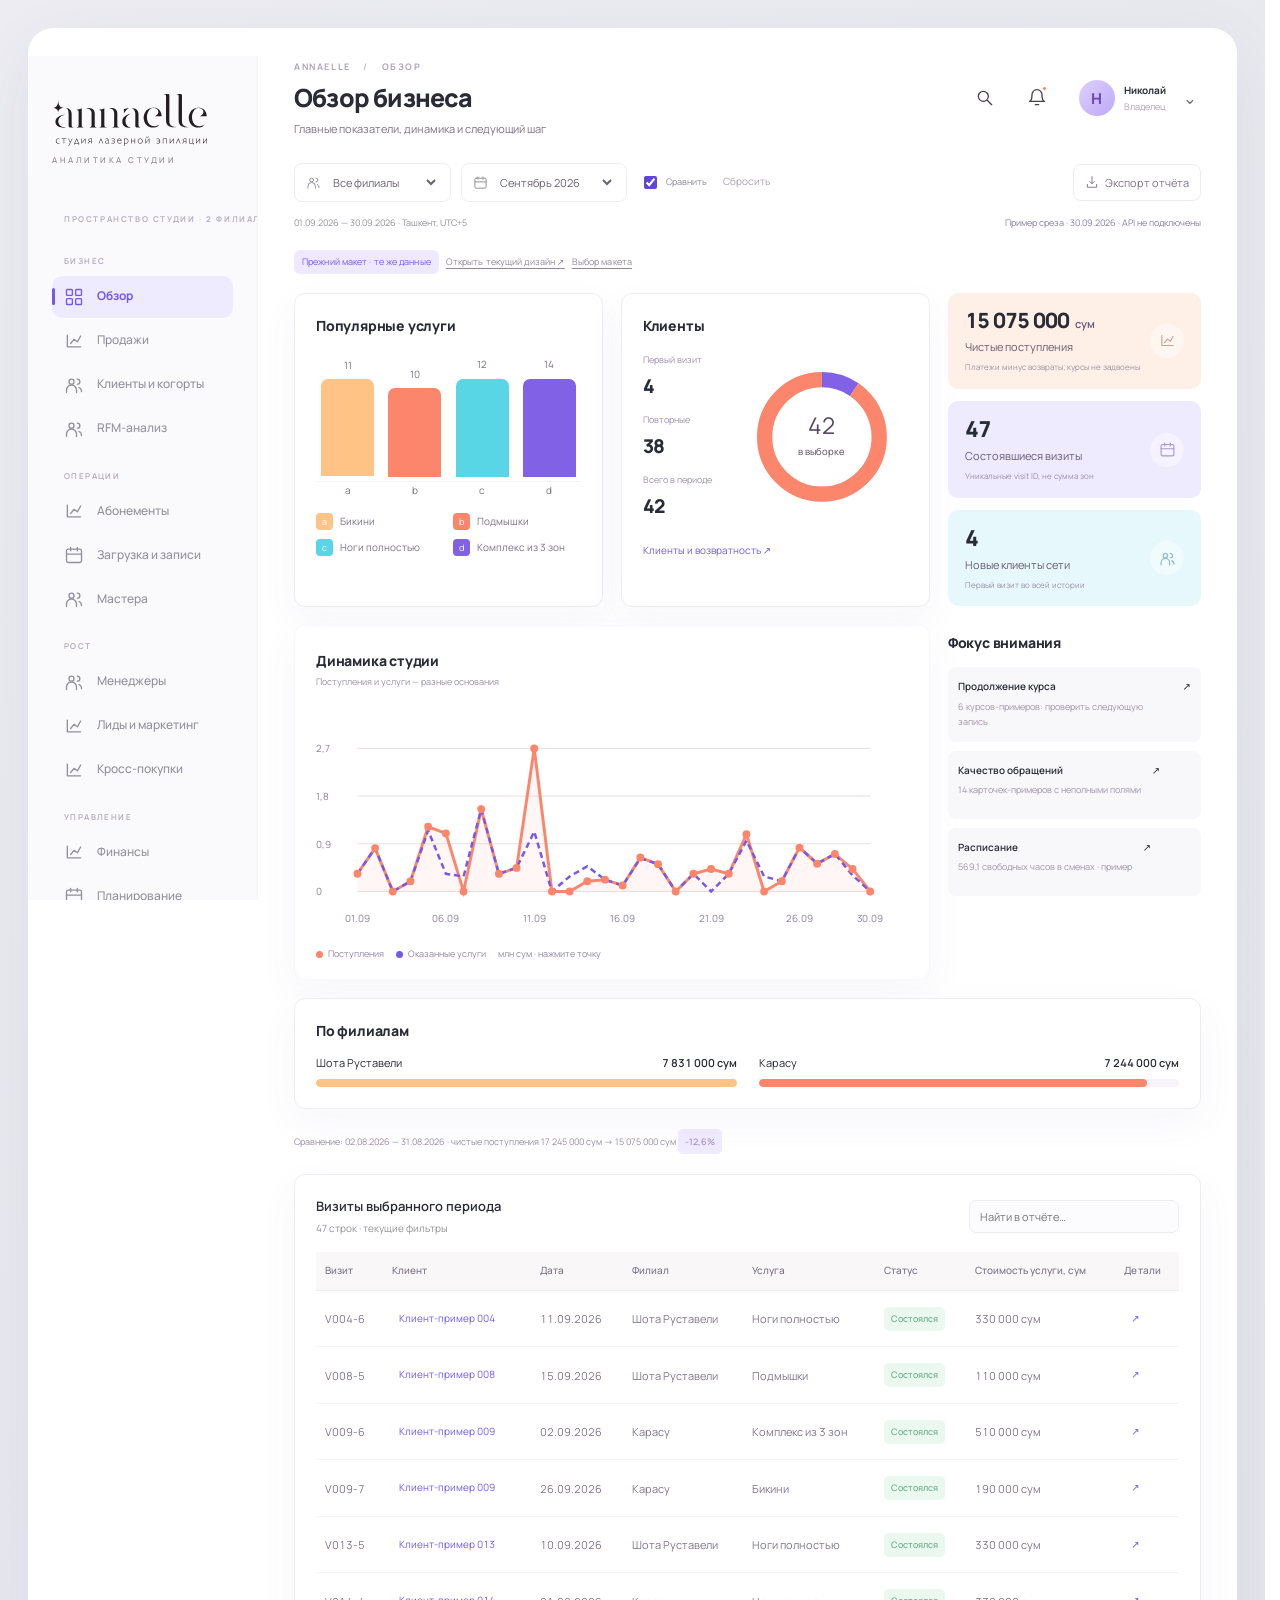
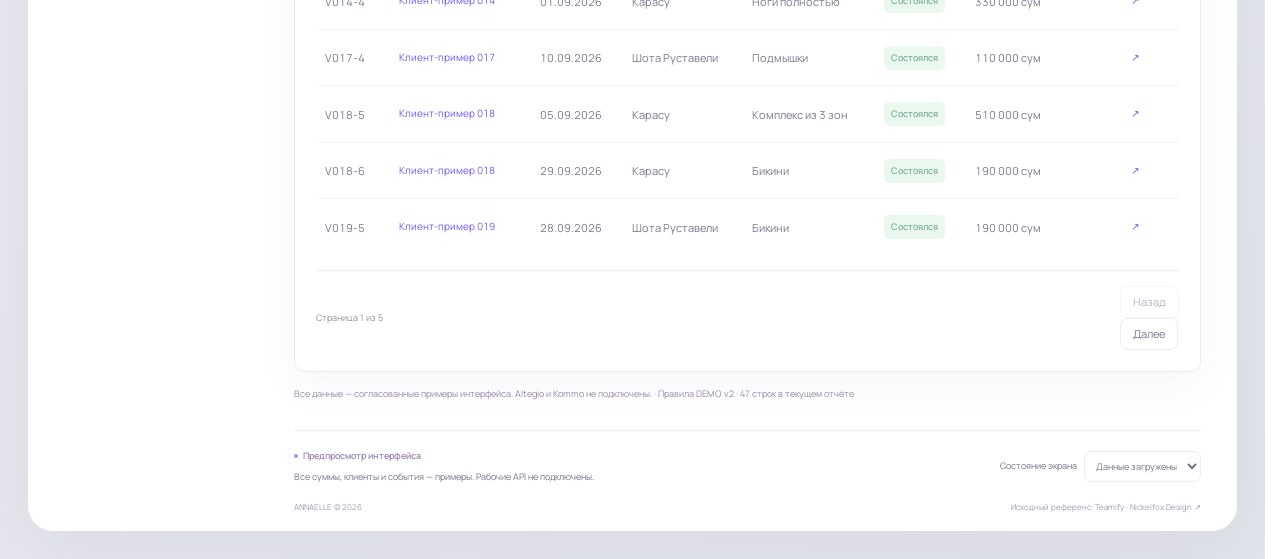
==== commit 10f99fa7: "Brand classic analytics demo with ANNAELLE identity" ====
--- a/docs/classic/index.html
+++ b/docs/classic/index.html
@@ -8,7 +8,7 @@
   <title>ANNAELLE · Прежний макет · Сравнение</title>
   <link rel="icon" href="assets/annaelle-symbol-ink.svg" type="image/svg+xml">
   <link rel="stylesheet" href="styles.css?v=20261007-5">
-  <link rel="stylesheet" href="comparison-theme.css?v=20261007-1">
+  <link rel="stylesheet" href="comparison-theme.css?v=20261007-2">
   <script src="comparison-theme.js?v=20261007-1" defer></script>
   <script src="app.js?v=20261007-5" defer></script>
   <script src="../switch-design.js" defer></script>
@@ -17,13 +17,13 @@
   <a class="skip-link" href="#view">К содержимому</a>
   <div class="app-shell">
     <aside class="sidebar" id="sidebar" aria-label="Основная навигация">
-      <a class="brand" href="#overview" aria-label="ANNAELLE — обзор бизнеса"><span class="brand-mark">A<span></span></span><span>ANNAELLE<small>business insights</small></span></a>
+      <a class="brand" href="#overview" aria-label="ANNAELLE — обзор бизнеса"><img src="assets/annaelle-logo-ink.svg" alt="annaelle"><small>АНАЛИТИКА СТУДИИ</small></a>
       <div class="workspace-label">ПРОСТРАНСТВО СТУДИИ · 2 ФИЛИАЛА</div>
       <nav id="navigation" aria-label="Разделы аналитики"></nav>
       <div class="sidebar-bottom">
-        <div class="studio-art" aria-hidden="true"><div class="art-orbit"></div><div class="art-orbit second"></div><svg viewBox="0 0 160 112"><defs><linearGradient id="petal" x1="0" y1="0" x2="1" y2="1"><stop stop-color="#cab8ff"/><stop offset="1" stop-color="#7a59ef"/></linearGradient></defs><ellipse cx="80" cy="100" rx="40" ry="6" fill="#dfd4fc"/><path d="M80 96V53" stroke="#8563ed" stroke-width="2"/><path d="M80 78C41 79 36 47 53 36c19-3 28 15 27 42Z" fill="url(#petal)"/><path d="M80 63C80 20 107 17 120 33c4 20-15 28-40 30Z" fill="url(#petal)"/><path d="M80 51C57 35 59 9 77 7c20 10 13 26 3 44Z" fill="#b398ff"/><circle cx="80" cy="54" r="5" fill="#f8edff"/></svg></div><p>Больше ясности.<br><strong>Больше возможностей.</strong></p>
+        <div class="sidebar-note"><img src="assets/annaelle-symbol-ink.svg" alt=""><p>Красота в деталях.<br><strong>Уверенность в цифрах.</strong></p></div>
         <button class="sidebar-cta" id="help-button">Как устроены показатели <span>↗</span></button>
-        <div class="source-status"><span class="status-dot"></span>Демо: Altegio + Kommo</div>
+        <div class="source-status">Altegio + Kommo · предпросмотр</div>
       </div>
     </aside>
     <button class="sidebar-backdrop" id="sidebar-backdrop" aria-label="Закрыть меню" hidden></button>
--- a/docs/classic/comparison-theme.css
+++ b/docs/classic/comparison-theme.css
@@ -150,3 +150,16 @@
 @media(max-width:780px){.sidebar{position:fixed;top:10px;left:10px;bottom:10px;height:calc(100dvh - 20px);width:225px;z-index:31}.sidebar-backdrop:not([hidden]){z-index:30}.brand{width:auto;margin:0 0 18px}.header{min-height:73px}.header h1{font-size:22px}.nav-item{font-size:12px}.context-bar{font-size:8px;gap:8px;padding-bottom:16px}.context-comparison{margin-left:0}.legacy-line-panel .chart{margin-top:10px}.legacy-focus-panel .action-list{grid-template-columns:1fr}.legacy-branch-panel .bar-list{grid-template-columns:1fr}.report-meta{font-size:9px}.footer{flex-wrap:wrap}}
 @media(max-width:520px){.sidebar{height:calc(100dvh - 20px)}.header h1{font-size:20px}.toolbar{margin-top:22px}.context-bar{align-items:flex-start;flex-direction:column;gap:7px}.context-comparison{font-size:8px;flex-wrap:wrap}.legacy-service-panel,.legacy-client-panel{min-height:270px}.legacy-client-panel .clients-layout{grid-template-columns:95px minmax(0,1fr)}.highlight-stack{grid-template-columns:1fr;grid-column:auto}.highlight strong,.highlight:first-child strong{font-size:23px}.highlight .highlight-label{font-size:11px}.highlight .highlight-foot{font-size:9px}.legacy-line-panel,.legacy-focus-panel,.legacy-branch-panel{grid-column:auto;grid-row:auto}.legacy-line-panel{min-height:280px;padding:20px 17px}.chart-svg,.chart svg{min-height:170px}.legend{font-size:9px}.service-legend{font-size:10px}.state-control{margin-left:0}.design-credit{flex-wrap:wrap}.drawer-header h2{font-size:24px}.table-search{min-width:0;width:100%}}
 
+/* ANNAELLE identity: preserve the classic dashboard palette and layout. */
+.sidebar .brand{display:block;width:162px;margin:3px 0 25px;color:#292527;letter-spacing:normal;font-weight:500}
+.sidebar .brand img{display:block;width:155px;height:52px;object-fit:contain;object-position:left center}
+.sidebar .brand small{display:block;margin-top:8px;font-size:8px;line-height:1.5;letter-spacing:2.5px;font-weight:500;color:#91858a}
+.sidebar .sidebar-note{display:flex;align-items:center;gap:13px;padding:14px 12px;background:#fdf5f9;border-radius:12px}
+.sidebar .sidebar-note img{flex:none;width:27px;height:35px;object-fit:contain;opacity:.65}
+.sidebar .sidebar-note p{text-align:left;font-size:10px;line-height:1.9;color:#91858a;margin:0}
+.sidebar .sidebar-note strong{font-weight:500;color:#915b69}
+.sidebar .sidebar-cta{display:flex;align-items:center;justify-content:space-between;width:100%;padding:13px 10px 7px;font-size:10px;font-weight:500;color:#915b69;background:none;border:0;box-shadow:none;border-radius:8px}
+.sidebar .sidebar-cta:hover{background:#fdf5f9;box-shadow:none}
+.sidebar .sidebar-cta span{margin-left:7px}
+.sidebar .source-status{display:block;font-size:8px;line-height:1.6;text-align:left;color:#91858a;padding:9px 10px;margin-top:0}
+
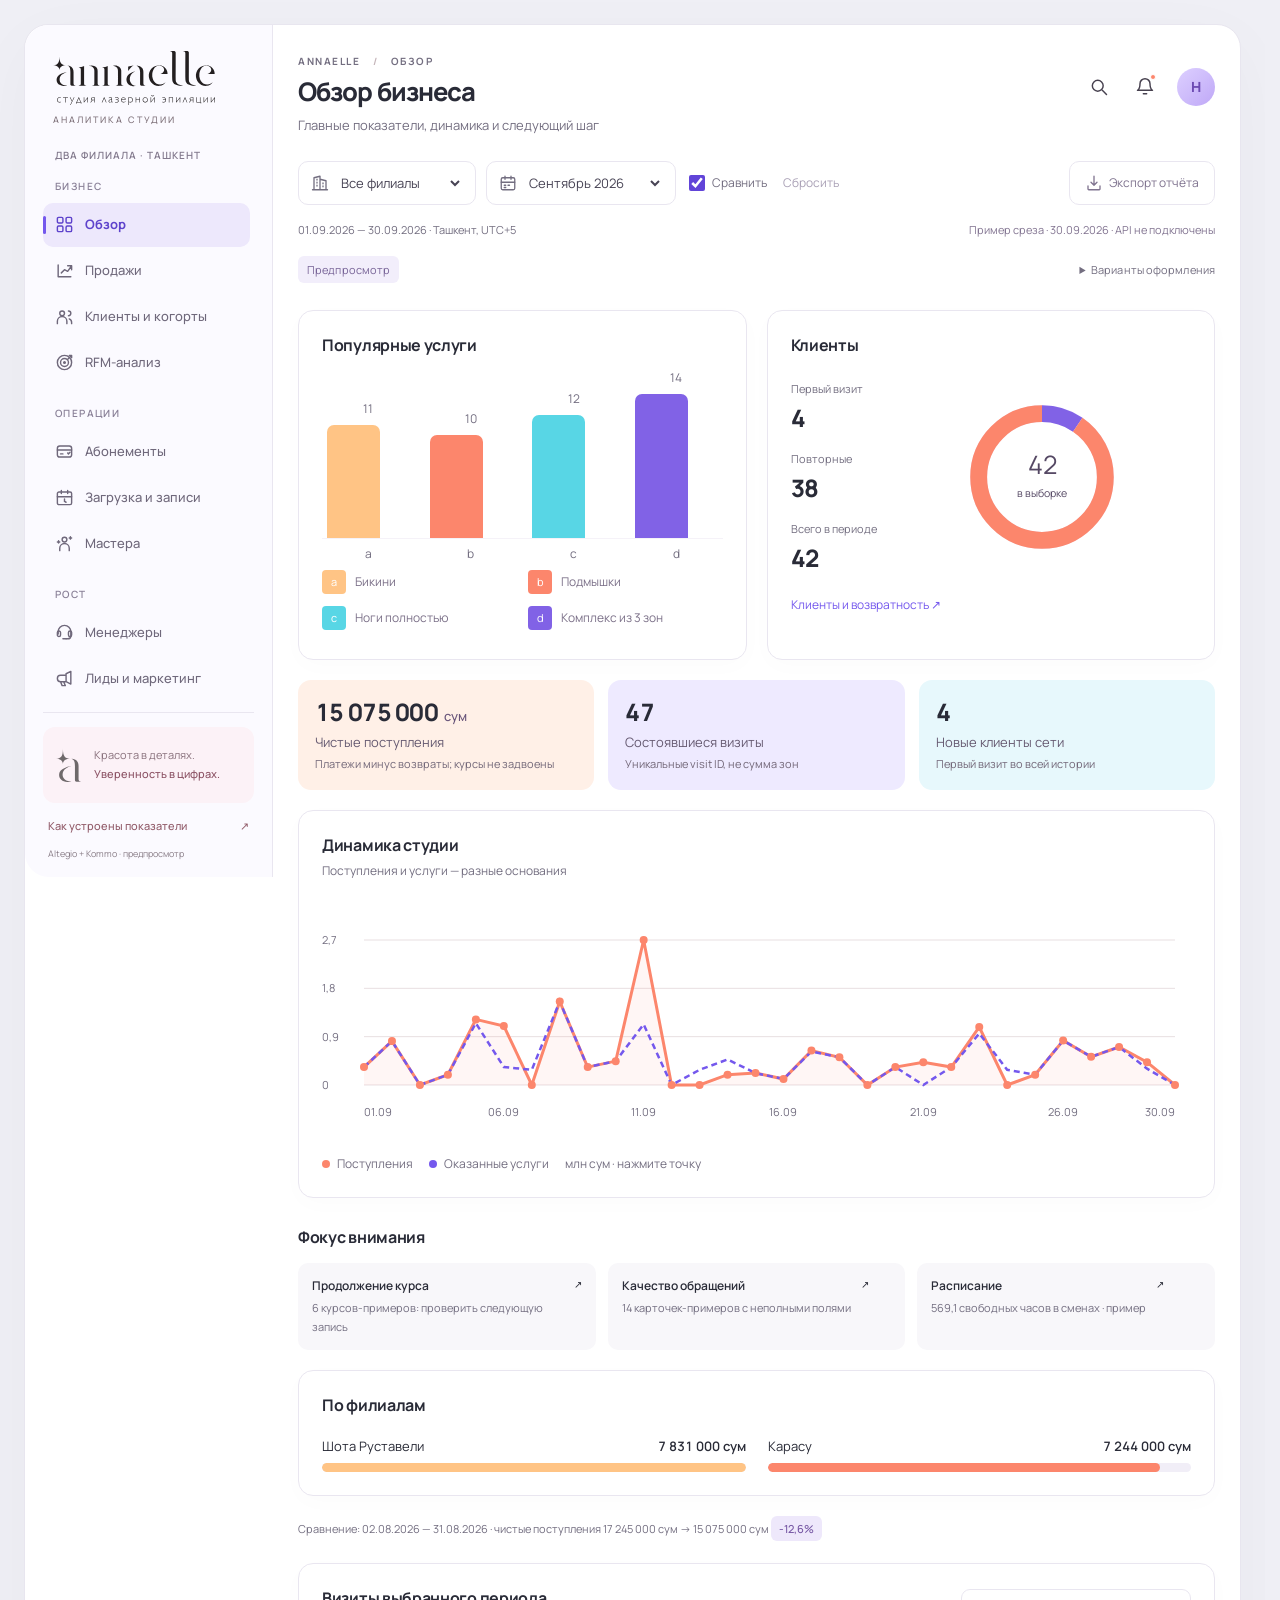
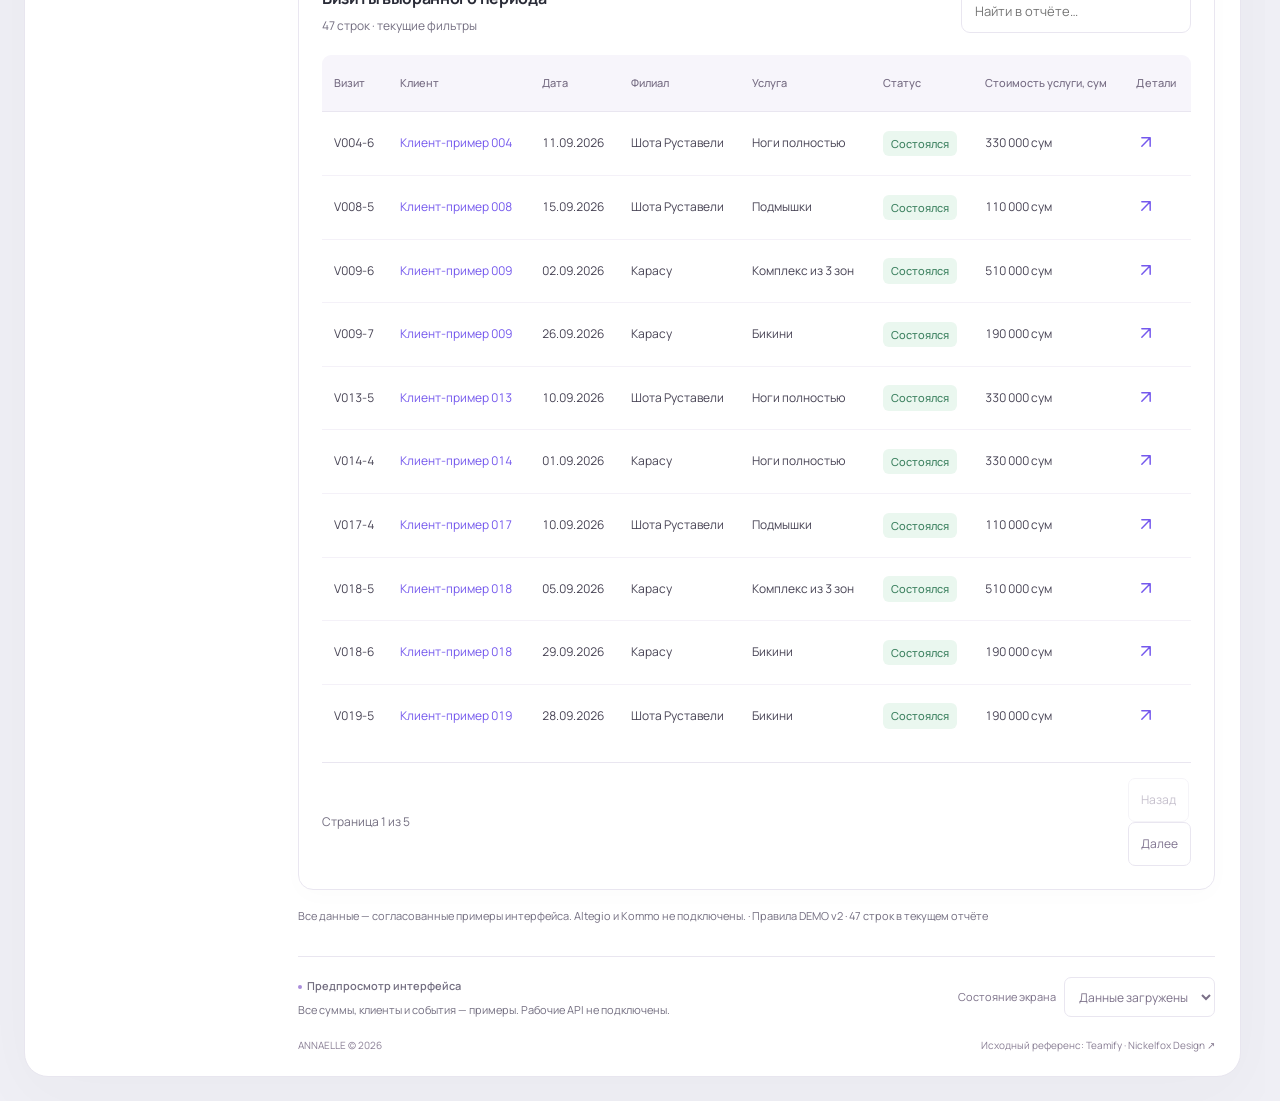
==== commit 11c95831: "Polish responsive ANNAELLE analytics interface and interactions" ====
--- a/docs/classic/index.html
+++ b/docs/classic/index.html
@@ -4,13 +4,17 @@
   <meta charset="utf-8">
   <meta name="viewport" content="width=device-width,initial-scale=1">
   <meta name="theme-color" content="#7458ed">
-  <meta name="description" content="ANNAELLE — прежний Teamify-макет на том же синтетическом наборе данных. Сравнение двух вариантов дизайна; рабочие API не подключены.">
-  <title>ANNAELLE · Прежний макет · Сравнение</title>
+  <meta name="description" content="ANNAELLE — аналитика студии: продажи, клиенты, абонементы и работа команды. Интерактивный демонстрационный макет.">
+  <title>ANNAELLE · Аналитика студии</title>
   <link rel="icon" href="assets/annaelle-symbol-ink.svg" type="image/svg+xml">
+  <link rel="preload" href="assets/Manrope-Variable.ttf" as="font" type="font/ttf" crossorigin>
   <link rel="stylesheet" href="styles.css?v=20261007-5">
   <link rel="stylesheet" href="comparison-theme.css?v=20261007-2">
-  <script src="comparison-theme.js?v=20261007-1" defer></script>
+  <link rel="stylesheet" href="ui-polish.css?v=20261007-1">
+  <script src="comparison-theme.js?v=20261007-2" defer></script>
   <script src="app.js?v=20261007-5" defer></script>
+  <script src="ui-polish.js?v=20261007-1" defer></script>
+  <script src="chart-polish.js?v=20261007-1" defer></script>
   <script src="../switch-design.js" defer></script>
 </head>
 <body>
@@ -18,7 +22,7 @@
   <div class="app-shell">
     <aside class="sidebar" id="sidebar" aria-label="Основная навигация">
       <a class="brand" href="#overview" aria-label="ANNAELLE — обзор бизнеса"><img src="assets/annaelle-logo-ink.svg" alt="annaelle"><small>АНАЛИТИКА СТУДИИ</small></a>
-      <div class="workspace-label">ПРОСТРАНСТВО СТУДИИ · 2 ФИЛИАЛА</div>
+      <div class="workspace-label">ДВА ФИЛИАЛА · ТАШКЕНТ</div>
       <nav id="navigation" aria-label="Разделы аналитики"></nav>
       <div class="sidebar-bottom">
         <div class="sidebar-note"><img src="assets/annaelle-symbol-ink.svg" alt=""><p>Красота в деталях.<br><strong>Уверенность в цифрах.</strong></p></div>
@@ -46,7 +50,7 @@
         <button class="outline-button" id="export-button">Экспорт</button>
       </section>
       <div class="context-bar"><span id="date-label">1–30 сентября 2026 · Ташкент, UTC+5</span><span id="sync-summary">Предпросмотр · пример данных</span></div>
-      <div class="context-comparison"><span>Прежний макет · те же данные</span><a href="../current/#overview" data-design-target="../current/">Открыть текущий дизайн ↗</a><a href="../">Выбор макета</a></div>
+      <div class="context-comparison"><span class="preview-pill">Предпросмотр</span><details class="design-options"><summary>Варианты оформления</summary><div><a href="../current/#overview" data-design-target="../current/">Другой вариант оформления ↗</a><a href="../">Сравнить макеты</a></div></details></div>
       <div id="view" tabindex="-1" aria-label="Содержимое выбранного раздела"></div>
       <footer class="footer"><div><span class="demo-badge"><span></span>Предпросмотр интерфейса</span><p>Все суммы, клиенты и события — примеры. Рабочие API не подключены.</p></div><label class="state-control">Состояние экрана <select id="view-state" aria-label="Состояние экрана"><option value="ready">Данные загружены</option><option value="loading">Загрузка</option><option value="empty">Нет данных</option><option value="error">Ошибка</option><option value="stale">Данные устарели</option></select></label></footer>
       <div class="design-credit">ANNAELLE © 2026 <a href="https://www.figma.com/community/file/1098150095325976869/teamify-team-dashboard" target="_blank" rel="noopener noreferrer">Исходный референс: Teamify · Nickelfox Design ↗</a></div>
--- a/docs/classic/ui-polish.css
+++ b/docs/classic/ui-polish.css
@@ -0,0 +1,377 @@
+/* Final UI layer: one type scale, responsive layout and restrained motion. */
+:root {
+  --font: AnnaelleUI, Manrope, -apple-system, BlinkMacSystemFont, "Segoe UI", sans-serif;
+  --ink: #292b37;
+  --ink-soft: #474354;
+  --muted: #736e80;
+  --line: #e9e6f0;
+  --purple: #7458ed;
+  --purple-dark: #5e43cc;
+  --sidebar: 248px;
+  --ease: cubic-bezier(.2,.75,.25,1);
+}
+html { scrollbar-gutter: stable; text-size-adjust: 100%; -webkit-text-size-adjust: 100%; }
+body { padding: 24px; background: #efeff5; font: 14px/1.55 var(--font); }
+button, input, select, textarea { font-family: var(--font); }
+button { transition: background-color .18s, color .18s, box-shadow .18s, transform .16s var(--ease); }
+button:active { transform: scale(.98); opacity: 1; }
+button:disabled { transform: none; opacity: .45; }
+button:focus-visible, a:focus-visible, select:focus-visible, input:focus-visible, summary:focus-visible, [tabindex="0"]:focus-visible { outline: 3px solid #9f8aef; outline-offset: 3px; }
+button svg, .filter-icon svg { width: 20px; height: 20px; flex: none; }
+.app-shell { max-width: 1640px; min-height: calc(100dvh - 48px); grid-template-columns: var(--sidebar) minmax(0,1fr); border: 1px solid #e8e6ef; border-radius: 24px; overflow: visible; box-shadow: 0 18px 70px #38304f08; }
+.sidebar { position: sticky; top: 24px; align-self: start; height: calc(100dvh - 48px); padding: 26px 18px 16px; border-radius: 24px 0 0 24px; border-right: 1px solid var(--line); overflow: hidden; background: #fbfaff; }
+.sidebar .brand { flex: none; width: 172px; margin: 0 10px 20px; }
+.sidebar .brand img { width: 162px; height: 54px; }
+.sidebar .brand small { font-size: 9px; letter-spacing: 2px; color: #81747c; }
+.workspace-label { flex: none; white-space: normal; font-size: 10px; line-height: 1.6; letter-spacing: 1px; font-weight: 600; color: #82798d; margin: 0 12px 12px; }
+#navigation { flex: 1; min-height: 0; overflow-y: auto; overflow-x: hidden; scrollbar-width: thin; scrollbar-color: #dcd5ef transparent; overscroll-behavior: contain; padding: 0 4px 8px 0; }
+.nav-group { font-size: 10px; line-height: 1.5; letter-spacing: 1.4px; color: #8a8198; padding: 19px 12px 7px; }
+.nav-group:first-child { padding-top: 4px; }
+.nav-item { min-height: 44px; padding: 10px 12px; margin: 2px 0; gap: 11px; font-size: 13px; line-height: 1.4; color: #6f687b; border-radius: 10px; }
+.nav-item svg { width: 19px; height: 19px; stroke-width: 1.8; }
+.nav-item.active { color: var(--purple-dark); background: #ede8fc; font-weight: 700; }
+.nav-item.active:before { top: 13px; bottom: 13px; height: auto; }
+.sidebar-bottom { flex: none; margin-top: 12px; padding-top: 14px; border-top: 1px solid var(--line); }
+.sidebar .sidebar-note { gap: 12px; padding: 12px; background: #fcf2f7; min-height: 76px; }
+.sidebar .sidebar-note p { font-size: 11px; line-height: 1.7; color: #89717c; }
+.sidebar .sidebar-note strong { color: #8b5264; }
+.sidebar .sidebar-cta { min-height: 40px; padding: 9px 5px 4px; font-size: 11px; }
+.sidebar .source-status { font-size: 9px; padding: 4px 5px 0; color: #897d87; }
+.sidebar-close { display: none; }
+.main { min-width: 0; padding: 32px 32px 24px; }
+.header { display: flex; align-items: flex-start; justify-content: space-between; gap: 20px; min-height: 83px; margin-bottom: 0; }
+.heading-group { gap: 12px; min-width: 0; }
+.heading-group > div { min-width: 0; }
+.eyebrow, .header .eyebrow { font-size: 10px; letter-spacing: 1.5px; line-height: 1.6; color: var(--muted); }
+.header h1 { font-family: var(--font); font-size: clamp(25px,2vw,30px); font-weight: 750; letter-spacing: -.9px; line-height: 1.25; margin: 7px 0; overflow-wrap: break-word; }
+.header p { font-size: 13px; line-height: 1.6; color: var(--muted); max-width: 660px; }
+.header-actions { flex: none; gap: 6px; padding-top: 12px; }
+.icon-button, .header-actions .icon-button { width: 44px; height: 44px; min-width: 44px; }
+.icon-button { border-radius: 12px; }
+.icon-button:hover { background: #f0ebfc; }
+.notification-dot { top: 9px; right: 11px; width: 6px; height: 6px; }
+.profile-button { padding: 3px 0 3px 8px; margin: 0; gap: 10px; min-height: 44px; }
+.profile-name { font-size: 12px; }
+.profile-name small { font-size: 10px; }
+.avatar { height: 38px; width: 38px; font-size: 14px; }
+.toolbar { margin: 25px 0 16px; padding: 0; gap: 12px; align-items: center; }
+.filter-group { gap: 10px; flex: 1; min-width: 0; flex-wrap: wrap; }
+.select-wrap { height: auto; min-height: 44px; padding: 0 12px; gap: 8px; border-radius: 10px; }
+.select-wrap select { min-height: 42px; font-size: 13px; max-width: 220px; color: var(--ink-soft); }
+.filter-icon svg { width: 18px; height: 18px; }
+.compare-control { display: flex; min-height: 44px; font-size: 12px; gap: 7px; color: var(--muted); }
+.compare-control input { width: 16px; height: 16px; margin: 0; }
+.text-button, .link-button { font-size: 12px; min-height: 40px; line-height: 1.5; }
+.outline-button, .primary-button { min-height: 44px; font-size: 12px; padding: 10px 15px; border-radius: 10px; }
+.outline-button svg, .primary-button svg { width: 18px; height: 18px; }
+.context-bar { font-size: 11px; color: var(--muted); padding: 0; margin-bottom: 15px; gap: 8px 16px; flex-wrap: wrap; }
+#sync-summary { color: #827491; }
+.context-comparison { justify-content: space-between; margin: 0 0 24px; gap: 12px; font-size: 11px; color: var(--muted); }
+.context-comparison .preview-pill { display: inline-flex; padding: 5px 9px; border-radius: 6px; background: #f2eefb; color: #776397; }
+.design-options { position: relative; margin-left: auto; }
+.design-options summary { cursor: pointer; padding: 8px 0 8px 12px; color: var(--muted); }
+.design-options > div { position: absolute; right: 0; top: 100%; z-index: 8; min-width: 230px; padding: 8px; border: 1px solid var(--line); border-radius: 12px; background: white; box-shadow: 0 12px 36px #3e31531a; }
+.design-options a { display: block; padding: 12px; color: var(--ink-soft); text-decoration: none; border-radius: 7px; }
+.design-options a:hover { background: #f4f0fe; }
+#view { min-height: 600px; animation: none; }
+.metric-grid { grid-template-columns: repeat(4,minmax(0,1fr)); gap: 16px; margin-bottom: 24px; }
+.metric-card { min-width: 0; min-height: 155px; padding: 21px; border-radius: 14px; overflow: visible; background: white; }
+.metric-card .mini-label, .metric-card label { font-size: 12px; line-height: 1.5; color: var(--muted); }
+.metric-card strong { font-size: clamp(23px,1.8vw,29px); line-height: 1.3; font-weight: 750; letter-spacing: -.8px; margin: 13px 0 8px; white-space: normal; overflow-wrap: anywhere; }
+.metric-card small, .metric-card .trend { font-size: 11px; line-height: 1.6; color: var(--muted); }
+.metric-card .trend { color: #347e69; margin-top: 8px; }
+.metric-card .trend.negative { color: #ad5168; }
+.overview-grid { grid-template-columns: minmax(0,1fr) minmax(0,1fr) minmax(230px,.84fr); gap: 20px; }
+.section-grid, .settings-grid { grid-template-columns: repeat(2,minmax(0,1fr)); gap: 20px; }
+.panel, .segment-card, .staff-card { padding: 23px; border-radius: 15px; border-color: var(--line); min-width: 0; }
+.panel { box-shadow: 0 6px 24px #3b275504; }
+.panel-title { margin-bottom: 19px; gap: 14px; }
+.panel-title h2, .panel > h2, .notifications h2, .table-toolbar h2 { font-size: 16px; line-height: 1.45; letter-spacing: -.3px; font-weight: 700; }
+.panel-title p, .panel-title small, .panel-meta, .panel-subtitle, .table-toolbar p { font-size: 12px; line-height: 1.65; color: var(--muted); }
+.panel-title .link-button { font-size: 12px; min-height: 32px; }
+.legacy-service-panel, .legacy-client-panel { min-height: 350px; }
+.legacy-service-panel .service-bars { height: 153px; margin-top: 29px; gap: 20px; }
+.bar-column { min-width: 0; display: block; height: 100%; padding: 0; position: relative; }
+.bar-column .bar { position: absolute; bottom: 0; left: 0; width: 100%; max-height: none; flex: none; border-radius: 7px 7px 0 0; }
+.bar-column .bar-value { position: absolute; bottom: calc(var(--bar-height) + 7px); left: 0; width: 100%; text-align: center; margin: 0; }
+.legacy-service-panel .bar-column .bar-letter { position: absolute; top: calc(100% + 7px); left: 0; width: 100%; text-align: center; margin: 0; }
+.bar-value, .bar-letter { font-size: 12px; line-height: 1.5; color: var(--muted); }
+.legacy-service-panel .service-legend { margin-top: 31px; gap: 12px; font-size: 12px; line-height: 1.5; }
+.legend-item { min-width: 0; gap: 9px; }
+.legend-square { width: 24px; height: 24px; flex: none; font-size: 11px; }
+.legacy-client-panel .clients-layout { grid-template-columns: 95px minmax(0,1fr); margin-top: 24px; gap: 8px; align-items: center; }
+.client-stats { gap: 18px; }
+.client-stat-button { min-height: 52px; }
+.client-stat-button .mini-label { font-size: 11px; line-height: 1.5; color: var(--muted); }
+.client-stat-button strong { font-size: 24px; line-height: 1.3; display: block; margin-top: 4px; font-weight: 750; }
+.donut-svg { width: 190px; max-width: 100%; }
+.donut .legend { font-size: 12px; gap: 10px 16px; }
+.legacy-client-panel .client-detail-link { margin-top: 12px; }
+.highlight-stack { display: grid; grid-template-columns: 1fr; gap: 14px; }
+.highlight { min-height: 104px; width: 100%; padding: 18px 20px; border-radius: 13px; overflow: visible; gap: 8px; }
+.highlight strong, .highlight:first-child strong { font-size: clamp(24px,1.8vw,28px); line-height: 1.25; letter-spacing: -.7px; font-weight: 750; overflow-wrap: anywhere; }
+.highlight .currency { font-size: 13px; white-space: nowrap; letter-spacing: 0; font-weight: 500; }
+.highlight .highlight-label { font-size: 13px; line-height: 1.4; margin: 6px 0 4px; }
+.highlight .highlight-foot { font-size: 11px; line-height: 1.6; color: #726778; max-width: none; }
+.highlight-icon { width: 36px; height: 36px; min-width: 36px; margin-left: 0; }
+.highlight-icon svg { width: 20px; height: 20px; }
+.legacy-line-panel { grid-column: 1 / span 2; grid-row: auto; min-height: 352px; padding: 23px; }
+.legacy-line-panel .chart { margin-top: 18px; }
+.chart { min-width: 0; width: 100%; overflow: visible; }
+.chart-svg, .chart svg { display: block; width: 100%; height: 240px; min-height: 0; max-height: none; overflow: visible; }
+.chart-svg text { font: 11px var(--font); fill: var(--muted); }
+.chart-svg .chart-point { stroke: transparent; stroke-width: 16px; paint-order: stroke; cursor: pointer; }
+.chart-svg .chart-point:focus-visible { outline: none; stroke: #d9cef9; stroke-width: 8px; }
+.legend, .chart-legend { font-size: 12px; line-height: 1.7; gap: 8px 16px; max-width: none; margin-top: 14px; color: var(--muted); }
+.legend span { gap: 7px; }
+.legend i { height: 8px; width: 8px; flex: none; }
+.legacy-focus-panel { padding: 8px 0 0; }
+.legacy-focus-panel .panel-title h2 { font-size: 16px; }
+.legacy-focus-panel .action-list { gap: 12px; }
+.legacy-focus-panel .action-row { min-height: 83px; padding: 14px; border-radius: 10px; gap: 10px; }
+.legacy-focus-panel .action-row strong, .action-row strong { font-size: 12px; line-height: 1.5; }
+.legacy-focus-panel .action-row small, .action-row small { font-size: 11px; line-height: 1.65; color: var(--muted); }
+.action-row { min-width: 0; padding: 15px; }
+.action-row > div { min-width: 0; }
+.action-row svg { width: 20px; height: 20px; }
+.legacy-branch-panel { grid-column: 1 / -1; }
+.bar-row, .bar-row strong { font-size: 13px; }
+.bar-row > div:first-child { align-items: flex-start; }
+.bar-row > div:first-child > span { min-width: 0; }
+.bar-row strong { flex: none; }
+.bar-track { height: 9px; background: #f1eef7; }
+.report-meta { font-size: 11px; line-height: 1.8; color: var(--muted); margin: 16px 0 22px; }
+.info-banner { font-size: 12px; line-height: 1.75; padding: 15px 17px; align-items: flex-start; color: #766587; }
+.info-banner svg { width: 18px; height: 18px; margin-top: 2px; }
+.report-filters { gap: 14px; margin-bottom: 23px; }
+.report-filters label { font-size: 12px; color: var(--muted); }
+.report-filters select { min-height: 44px; padding: 10px 12px; font-size: 13px; max-width: 250px; }
+.table-panel { padding: 23px; overflow: hidden; }
+.table-toolbar { gap: 16px; margin-bottom: 20px; }
+.table-search { width: 230px; height: 44px; min-width: 190px; max-width: 100%; padding: 10px 13px; font-size: 13px; border-radius: 9px; background: #fff; }
+.table-wrap { width: 100%; max-width: 100%; margin: 0; overflow: auto; overscroll-behavior-x: contain; scrollbar-width: thin; scrollbar-color: #cfc6e4 #f8f6fc; border-radius: 9px; }
+table, .data-table { font-size: 13px; }
+th { background: #f7f5fb; padding: 12px; font-size: 11px; line-height: 1.5; color: #756b82; }
+td { padding: 14px 12px; font-size: 12px; line-height: 1.55; color: var(--ink-soft); }
+td strong, td .link-button, .row-button { font-size: 12px; }
+td small { font-size: 11px; }
+.row-button, td .link-button, .table-sort { min-height: 32px; padding: 3px 0; }
+.row-button { min-width: 36px; }
+.badge { font-size: 11px; line-height: 1.4; padding: 5px 8px; border-radius: 6px; }
+.badge.green { background: #eaf7ef; color: #3e8261; }
+.badge.rose, .badge.purple { background: #eee8fb; color: #7454a2; }
+.badge.amber { background: #fff2df; color: #916329; }
+.badge.red, .badge.error { background: #fdebf0; color: #a84f68; }
+.pagination { font-size: 12px; gap: 12px; flex-wrap: wrap; }
+.pagination button { min-height: 44px; font-size: 12px; }
+.tabs { gap: 8px; }
+.tab { min-height: 44px; padding: 10px 14px; font-size: 12px; border-radius: 9px; }
+.heatmap { grid-template-columns: 42px repeat(7,minmax(44px,1fr)); gap: 6px; margin-top: 20px; width: 100%; min-width: 0; overflow-x: auto; padding: 3px 3px 10px; scrollbar-width: thin; scrollbar-color: #cfc6e4 #f8f6fc; }
+.heat-cell { min-height: 44px; height: 44px; font-size: 11px; border-radius: 7px; }
+.heat-label, .heat-legend { font-size: 11px; line-height: 1.5; }
+.heat-label { min-width: 0; }
+.segment-grid { gap: 18px; }
+.segment-card h2, .staff-card h2 { font-size: 16px; line-height: 1.5; }
+.segment-card p, .staff-card p { font-size: 12px; color: var(--muted); }
+.segment-count { font-size: 32px; }
+.segment-count small, .segment-share, .segment-more, .staff-card .sub, .staff-stats small { font-size: 11px; }
+.rfm-definitions { font-size: 12px; line-height: 1.7; padding: 16px; }
+.setting-row strong, .connection-row strong { font-size: 14px; line-height: 1.5; }
+.setting-row p, .connection-row small { font-size: 12px; line-height: 1.7; color: var(--muted); }
+.setting-row > div, .connection-row > div { min-width: 0; }
+.setting-row, .connection-row { gap: 15px; }
+.switch { width: 46px; height: 44px; min-width: 46px; padding: 0; background: transparent; overflow: visible; }
+.switch:before { content: ""; position: absolute; width: 42px; height: 24px; left: 2px; top: 10px; background: #dfd8ea; border-radius: 20px; transition: background .18s; }
+.switch:after { width: 18px; height: 18px; position: absolute; left: 5px; top: 13px; box-shadow: 0 1px 4px #33264324; transition: transform .18s; }
+.switch[aria-checked=true] { background: transparent; }
+.switch[aria-checked=true]:before { background: var(--purple); }
+.switch[aria-checked=true]:after { transform: translateX(18px); }
+.empty-state { min-height: 410px; border-radius: 15px; padding: 30px 24px; }
+.empty-state h3 { font-size: 20px; line-height: 1.4; }
+.empty-state p { font-size: 13px; line-height: 1.7; }
+.footer { align-items: flex-start; margin-top: 30px; padding-top: 20px; font-size: 11px; gap: 20px; }
+.footer .demo-badge, .footer > div p { font-size: 11px; line-height: 1.7; color: var(--muted); }
+.footer > div { min-width: 0; }
+.state-control { font-size: 11px; gap: 8px; flex-wrap: wrap; justify-content: flex-end; white-space: normal; }
+.state-control select { min-height: 40px; font-size: 12px; padding: 8px 10px; }
+.design-credit { font-size: 10px; line-height: 1.7; color: #8a7f95; gap: 12px; flex-wrap: wrap; }
+.modal-backdrop { z-index: 60; background: #28213555; backdrop-filter: blur(5px); }
+.drawer { z-index: 61; width: 530px; max-width: calc(100vw - 32px); right: 16px; top: 16px; bottom: 16px; border-radius: 18px; overflow: hidden; }
+.drawer-header { padding: 25px; gap: 14px; flex: none; align-items: flex-start; }
+.drawer-header h2 { font-size: 24px; line-height: 1.35; font-weight: 700; overflow-wrap: anywhere; }
+.drawer-content { padding: 25px; min-height: 0; overflow: auto; overscroll-behavior: contain; }
+.drawer-content p, .drawer-note { font-size: 13px; line-height: 1.8; color: var(--muted); }
+.drawer-content h3 { font-size: 15px; }
+.drawer .drawer-number { font-size: 34px; overflow-wrap: anywhere; }
+.detail-row { font-size: 13px; line-height: 1.6; gap: 15px; }
+.detail-row strong { overflow-wrap: anywhere; color: var(--ink-soft); }
+.drawer-actions .primary-button { width: auto; margin-top: 0; }
+.search-modal { z-index: 62; top: max(24px,10dvh); width: 600px; max-height: min(680px,80dvh); display: flex; flex-direction: column; border-radius: 16px; }
+.search-field { flex: none; padding: 16px 19px; gap: 12px; }
+.search-field input { font-size: 16px; min-height: 34px; color: var(--ink-soft); }
+.keycap { min-width: 40px; min-height: 40px; font-size: 11px; }
+#search-results { min-height: 0; max-height: none; overflow-y: auto; overscroll-behavior: contain; }
+.search-result { min-height: 52px; padding: 13px 20px; font-size: 13px; line-height: 1.55; color: var(--ink-soft); }
+.search-result small { font-size: 11px; }
+.search-result-count { font-size: 11px; color: var(--muted); }
+.search-hint { flex: none; font-size: 11px; line-height: 1.6; gap: 10px; flex-wrap: wrap; padding: 13px 20px; color: var(--muted); }
+.toast { z-index: 100; font-size: 13px; line-height: 1.6; padding: 13px 20px; bottom: max(24px,env(safe-area-inset-bottom)); }
+.scroll-hint { font-size: 11px; line-height: 1.6; color: #81758d; margin: 8px 0; }
+@keyframes ui-reveal { from { opacity: 0; transform: translateY(4px); } to { opacity: 1; transform: none; } }
+@keyframes ui-bar-x { from { transform: scaleX(0); } to { transform: scaleX(1); } }
+@keyframes ui-bar-y { from { transform: scaleY(0); } to { transform: scaleY(1); } }
+#view > .metric-grid, #view > .overview-grid, #view > .section-grid, #view > .table-panel { animation: ui-reveal .28s var(--ease) both; }
+.bar-fill { transform-origin: left center; animation: ui-bar-x .6s var(--ease) both; }
+.service-bars .bar { transform-origin: center bottom; animation: ui-bar-y .6s var(--ease) both; }
+.chart-line { animation-duration: .75s; }
+body.ui-local-update #view, body.ui-local-update #view * { animation: none !important; }
+#view > [data-local-render], #view > [data-local-render] * { animation: none !important; }
+@media (hover:hover) and (pointer:fine) {
+  .metric-card:hover, .highlight:hover { transform: translateY(-2px); box-shadow: 0 10px 26px #6b519512; }
+  .action-row:hover { transform: translateX(2px); }
+}
+@media (max-width:1439px) {
+  .main { padding: 28px 25px 22px; }
+  .metric-grid { grid-template-columns: repeat(2,minmax(0,1fr)); }
+  .metric-card strong { font-size: 28px; }
+  .overview-grid { grid-template-columns: repeat(2,minmax(0,1fr)); }
+  .highlight-stack { grid-column: 1/-1; grid-template-columns: repeat(3,minmax(0,1fr)); }
+  .highlight { padding: 17px; }
+  .highlight strong, .highlight:first-child strong { font-size: 24px; }
+  .highlight-icon { display: none; }
+  .legacy-line-panel { grid-column: 1/-1; grid-row: auto; }
+  .legacy-focus-panel { grid-column: 1/-1; }
+  .legacy-focus-panel .action-list { grid-template-columns: repeat(3,minmax(0,1fr)); }
+  .legacy-focus-panel .action-row { height: 100%; }
+  .profile-name, .profile-chevron { display: none; }
+  .header-actions { gap: 2px; }
+}
+@media (max-width:1024px) {
+  body { padding: 14px; }
+  .app-shell { display: block; min-height: calc(100dvh - 28px); border-radius: 20px; }
+  .main { padding: 26px; }
+  .sidebar { position: fixed; top: 10px; bottom: 10px; left: 10px; height: calc(100dvh - 20px); width: min(300px,calc(100vw - 38px)); padding: 24px 18px 16px; border: 1px solid var(--line); border-radius: 18px; z-index: 51; transform: translateX(calc(-100% - 16px)); visibility: hidden; transition: transform .24s var(--ease), visibility 0s .24s; box-shadow: 0 10px 60px #32204422; }
+  .sidebar.open { transform: none; visibility: visible; transition: transform .24s var(--ease); }
+  .sidebar-close { display: inline-flex; position: absolute; right: 9px; top: 13px; z-index: 2; width: 36px; min-width: 36px; height: 36px; }
+  .sidebar .brand { margin-right: 30px; }
+  .sidebar-backdrop:not([hidden]) { display: block; position: fixed; inset: 0; z-index: 50; background: #29223466; backdrop-filter: blur(3px); }
+  .mobile-menu { display: inline-flex; width: 44px; height: 44px; min-width: 44px; margin-left: -7px; }
+  .header .heading-group { gap: 10px; }
+  .header h1 { font-size: 27px; }
+  .profile-button { display: flex; }
+  .section-grid, .settings-grid { grid-template-columns: repeat(2,minmax(0,1fr)); }
+  .compare-control { display: flex; }
+  .legacy-client-panel .clients-layout { grid-template-columns: 105px minmax(0,1fr); }
+  .footer { flex-wrap: wrap; }
+}
+@media (max-width:700px) {
+  body { padding: 0; background: #fff; }
+  html { scrollbar-gutter: auto; }
+  .app-shell { border: 0; border-radius: 0; min-height: 100dvh; box-shadow: none; }
+  .main { padding: max(20px,env(safe-area-inset-top)) 18px max(22px,env(safe-area-inset-bottom)); }
+  .header { display: grid; grid-template-columns: minmax(0,1fr) auto; gap: 12px; min-height: 110px; position: relative; padding-top: 50px; }
+  .header .heading-group { gap: 0; grid-column: 1/-1; }
+  .mobile-menu { position: absolute; left: 0; top: 0; margin: 0; }
+  .header-actions { position: absolute; right: 0; top: 0; padding: 0; gap: 4px; }
+  .profile-button { display: flex; min-height: 44px; padding: 3px 0 3px 5px; }
+  .profile-button .avatar { width: 32px; height: 32px; }
+  .header .eyebrow { font-size: 10px; letter-spacing: 1.15px; }
+  .header h1 { font-size: 26px; line-height: 1.25; letter-spacing: -.7px; margin: 7px 0; }
+  .header p { font-size: 12px; line-height: 1.65; max-width: none; }
+  .toolbar { margin: 22px 0 14px; gap: 10px; }
+  .filter-group { display: grid; grid-template-columns: minmax(0,.95fr) minmax(0,1.15fr); flex: auto; width: 100%; gap: 8px; }
+  .select-wrap { min-width: 0; width: 100%; padding: 0 10px; gap: 6px; }
+  .select-wrap select { width: 100%; min-width: 0; max-width: none; font-size: 16px; }
+  .filter-icon svg { width: 16px; height: 16px; }
+  .compare-control { min-height: 36px; margin: 0; font-size: 12px; }
+  #reset-filter { min-height: 36px; justify-self: end; }
+  .toolbar > .outline-button { width: 100%; font-size: 13px; }
+  .context-bar { align-items: flex-start; flex-direction: column; font-size: 11px; gap: 5px; margin-bottom: 9px; }
+  .context-comparison { margin: 0 0 21px; flex-wrap: nowrap; font-size: 11px; }
+  .design-options summary { padding-left: 5px; }
+  #view { min-height: 500px; }
+  .metric-grid { grid-template-columns: repeat(2,minmax(0,1fr)); gap: 12px; margin-bottom: 20px; }
+  .metric-card { min-height: 152px; padding: 16px; border-radius: 13px; }
+  .metric-card strong { font-size: 23px; margin: 11px 0 8px; line-height: 1.3; }
+  .metric-card .mini-label { font-size: 12px; }
+  .metric-card small, .metric-card .trend { font-size: 11px; }
+  .overview-grid, .section-grid, .settings-grid, .segment-grid, .staff-grid { grid-template-columns: minmax(0,1fr); gap: 16px; }
+  .panel, .segment-card, .staff-card, .table-panel { padding: 20px 17px; border-radius: 14px; }
+  .panel-title { margin-bottom: 18px; flex-wrap: wrap; gap: 5px 12px; }
+  .panel-title h2, .panel > h2, .notifications h2, .table-toolbar h2 { font-size: 16px; }
+  .panel-title p, .panel-meta, .panel-subtitle, .table-toolbar p { font-size: 12px; }
+  .legacy-service-panel, .legacy-client-panel { min-height: 322px; }
+  .legacy-service-panel .service-bars { height: 145px; gap: 20px; }
+  .legacy-service-panel .service-legend { font-size: 12px; margin-top: 30px; }
+  .legacy-client-panel .clients-layout { grid-template-columns: 110px minmax(0,1fr); gap: 12px; margin-top: 20px; }
+  .client-stat-button .mini-label { font-size: 12px; }
+  .highlight-stack { grid-column: 1/-1; grid-row: 1; grid-template-columns: 1fr; gap: 10px; }
+  .highlight { min-height: 102px; padding: 18px 20px; }
+  .highlight strong, .highlight:first-child strong { font-size: 27px; }
+  .highlight .highlight-label { font-size: 13px; }
+  .highlight .highlight-foot { font-size: 11px; }
+  .highlight-icon { display: grid; width: 40px; height: 40px; min-width: 40px; }
+  .legacy-line-panel, .legacy-focus-panel, .legacy-branch-panel { grid-column: 1/-1; grid-row: auto; }
+  .legacy-line-panel { min-height: 340px; }
+  .legacy-focus-panel .action-list, .legacy-branch-panel .bar-list { grid-template-columns: 1fr; }
+  .legacy-focus-panel .action-row { min-height: 77px; }
+  .chart-svg, .chart svg { height: 240px; min-height: 0; }
+  .legend, .chart-legend { font-size: 11px; gap: 8px 14px; }
+  .report-meta { font-size: 11px; line-height: 1.8; }
+  .info-banner { font-size: 12px; padding: 13px 14px; }
+  .report-filters { gap: 10px; }
+  .report-filters label { flex: 1 1 140px; flex-direction: column; align-items: flex-start; gap: 5px; }
+  .report-filters select { font-size: 16px; width: 100%; max-width: 100%; }
+  .table-toolbar { align-items: stretch; }
+  .table-search { font-size: 16px; width: 100%; max-width: none; min-width: 0; }
+  .table-wrap { margin: 0; }
+  td, td strong, td .link-button, .row-button { font-size: 12px; }
+  .row-button, .table-sort, td .link-button { min-height: 40px; }
+  .pagination { font-size: 11px; gap: 10px; }
+  .pagination > div { display: flex; gap: 8px; }
+  .pagination button { margin: 0; padding: 10px 14px; }
+  .tabs { gap: 7px; }
+  .tab { font-size: 12px; min-height: 44px; }
+  .heatmap { grid-template-columns: 38px repeat(7,minmax(44px,1fr)); gap: 5px; }
+  .heat-cell { font-size: 11px; height: 44px; min-height: 44px; }
+  .heat-label, .heat-legend { font-size: 11px; }
+  .footer { gap: 17px; font-size: 11px; }
+  .footer > div p { font-size: 11px; max-width: none; }
+  .state-control { width: 100%; justify-content: space-between; margin-left: 0; font-size: 11px; }
+  .state-control select { font-size: 16px; min-height: 44px; max-width: 210px; }
+  .design-credit { font-size: 10px; gap: 8px; }
+  .drawer { inset: 8px; width: auto; max-width: none; border-radius: 16px; }
+  .drawer-header, .drawer-content { padding: 20px; }
+  .drawer-header h2 { font-size: 23px; }
+  .drawer-content p, .drawer-note { font-size: 13px; }
+  .detail-row { font-size: 12px; }
+  .search-modal { top: max(12px,env(safe-area-inset-top)); max-width: calc(100vw - 24px); max-height: calc(100dvh - 24px); border-radius: 15px; }
+  .search-field { padding: 14px; gap: 9px; }
+  .search-field input { font-size: 16px; }
+  .search-result { padding: 14px; font-size: 13px; }
+  .search-result small { font-size: 10px; }
+  .search-hint { font-size: 10px; padding: 12px 14px; }
+  .toast { width: max-content; max-width: calc(100vw - 28px); font-size: 12px; }
+}
+@media (max-width:360px) {
+  .main { padding-left: 14px; padding-right: 14px; }
+  .metric-grid { grid-template-columns: 1fr; }
+  .metric-card { min-height: 138px; }
+  .metric-card strong { font-size: 28px; }
+  .filter-group { grid-template-columns: 1fr; }
+  .compare-control, #reset-filter { justify-self: start; }
+  .legacy-client-panel .clients-layout { grid-template-columns: 93px minmax(0,1fr); gap: 8px; }
+  .context-comparison { flex-wrap: wrap; }
+  .design-options { margin-left: 0; }
+  .design-options > div { left: 0; right: auto; }
+}
+@media (max-height:650px) and (min-width:1025px) {
+  .sidebar { padding-top: 16px; }
+  .sidebar .brand { margin-bottom: 12px; }
+  .sidebar .brand img { width: 145px; height: 48px; }
+  .sidebar-bottom { padding-top: 7px; margin-top: 7px; }
+}
+@media (prefers-reduced-motion:reduce) {
+  *, *:before, *:after { animation: none !important; transition-duration: .001ms !important; scroll-behavior: auto !important; }
+}
+body.reduced-motion *, body.reduced-motion *:before, body.reduced-motion *:after { animation: none !important; transition-duration: .001ms !important; }
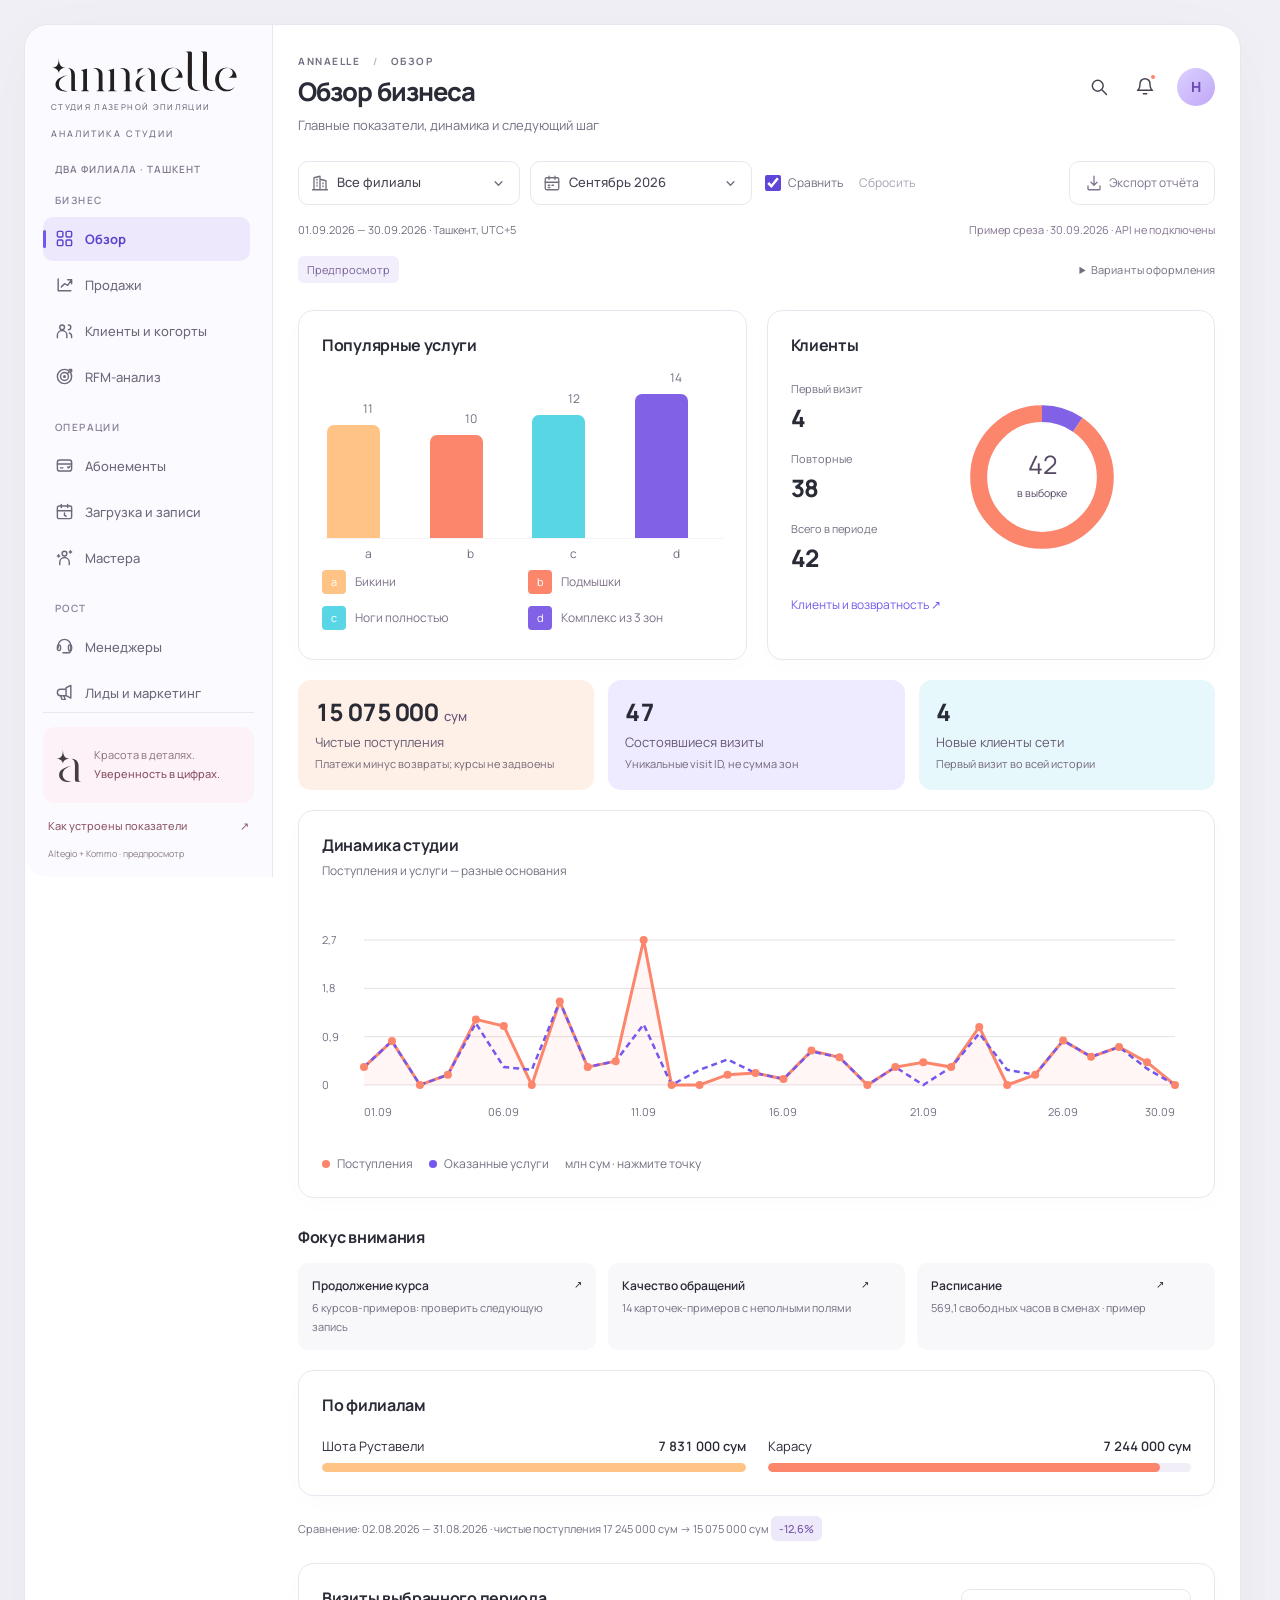
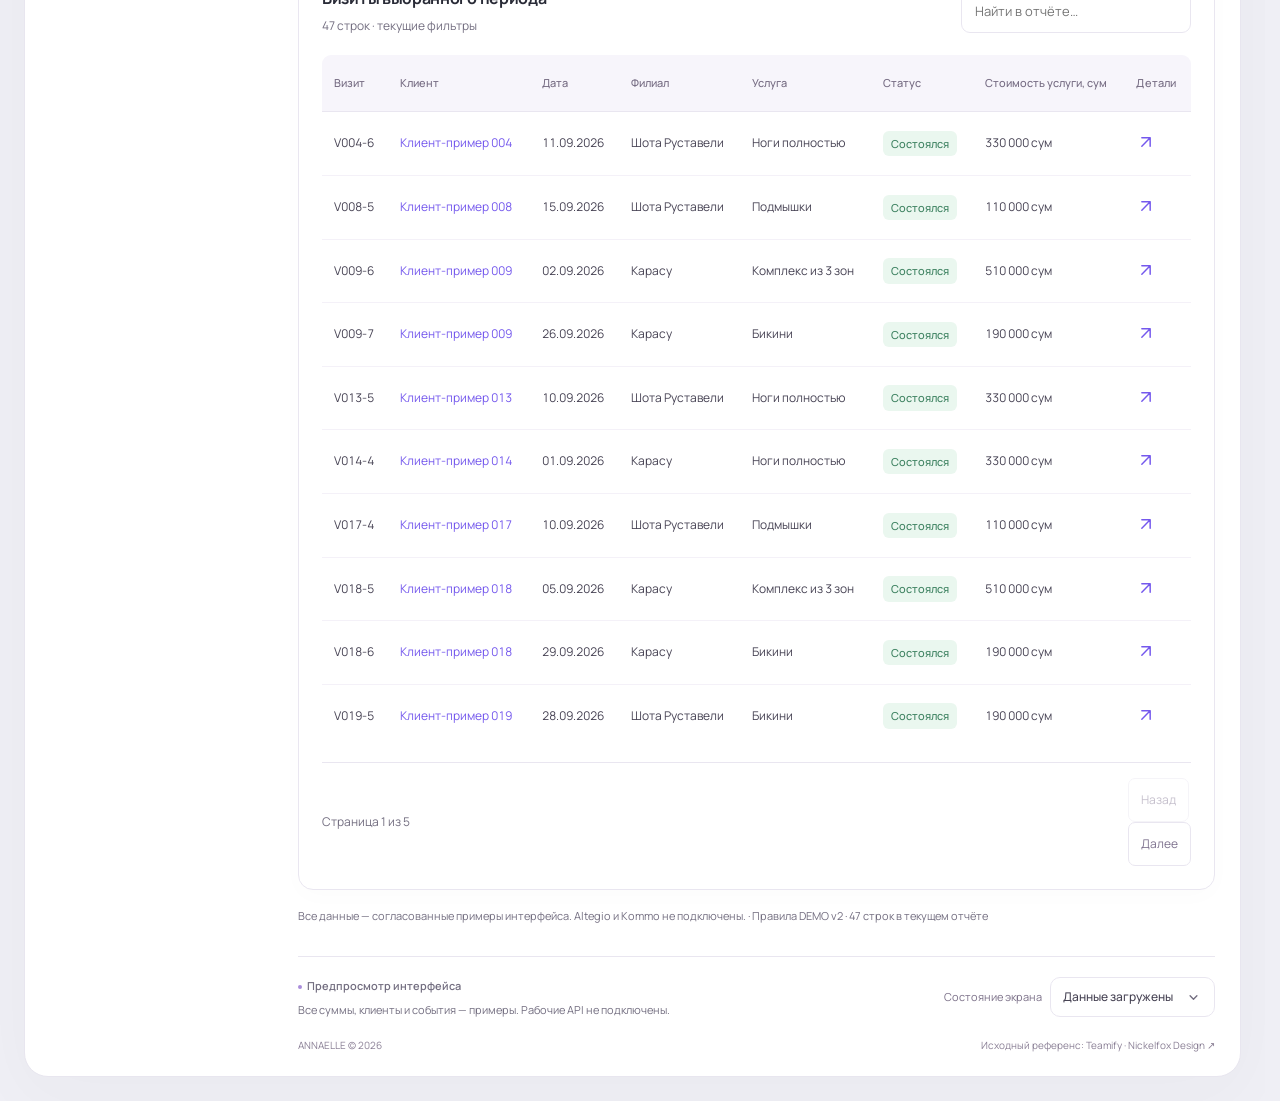
==== commit ce2f64cb: "Add styled selects, dark theme, brand loading and RFM views" ====
--- a/docs/classic/index.html
+++ b/docs/classic/index.html
@@ -3,25 +3,32 @@
 <head>
   <meta charset="utf-8">
   <meta name="viewport" content="width=device-width,initial-scale=1">
-  <meta name="theme-color" content="#7458ed">
+  <meta name="theme-color" content="#fbfaff">
   <meta name="description" content="ANNAELLE — аналитика студии: продажи, клиенты, абонементы и работа команды. Интерактивный демонстрационный макет.">
   <title>ANNAELLE · Аналитика студии</title>
+  <script src="appearance.js?v=20261007-2"></script>
   <link rel="icon" href="assets/annaelle-symbol-ink.svg" type="image/svg+xml">
   <link rel="preload" href="assets/Manrope-Variable.ttf" as="font" type="font/ttf" crossorigin>
   <link rel="stylesheet" href="styles.css?v=20261007-5">
   <link rel="stylesheet" href="comparison-theme.css?v=20261007-2">
   <link rel="stylesheet" href="ui-polish.css?v=20261007-1">
+  <link rel="stylesheet" href="appearance.css?v=20261007-2">
+  <link rel="stylesheet" href="select-controls.css?v=20261007-2">
+  <link rel="stylesheet" href="rfm-views.css?v=20261007-2">
   <script src="comparison-theme.js?v=20261007-2" defer></script>
-  <script src="app.js?v=20261007-5" defer></script>
-  <script src="ui-polish.js?v=20261007-1" defer></script>
+  <script src="rfm-views.js?v=20261007-2" defer></script>
+  <script src="app.js?v=20261007-6" defer></script>
+  <script src="ui-polish.js?v=20261007-2" defer></script>
+  <script src="select-controls.js?v=20261007-2" defer></script>
   <script src="chart-polish.js?v=20261007-1" defer></script>
   <script src="../switch-design.js" defer></script>
 </head>
 <body>
+  <div class="boot-screen" id="boot-screen" role="status" aria-live="polite"><div id="boot-mark"></div><img class="boot-wordmark" src="assets/annaelle-wordmark.svg" alt="ANNAELLE" width="192" height="42"><span class="boot-caption">Готовим пространство аналитики</span></div>
   <a class="skip-link" href="#view">К содержимому</a>
   <div class="app-shell">
     <aside class="sidebar" id="sidebar" aria-label="Основная навигация">
-      <a class="brand" href="#overview" aria-label="ANNAELLE — обзор бизнеса"><img src="assets/annaelle-logo-ink.svg" alt="annaelle"><small>АНАЛИТИКА СТУДИИ</small></a>
+      <a class="brand" href="#overview" aria-label="ANNAELLE — обзор бизнеса"><img src="assets/annaelle-wordmark.svg" alt="annaelle" width="186" height="41"><span class="brand-tagline">СТУДИЯ ЛАЗЕРНОЙ ЭПИЛЯЦИИ</span><small>АНАЛИТИКА СТУДИИ</small></a>
       <div class="workspace-label">ДВА ФИЛИАЛА · ТАШКЕНТ</div>
       <nav id="navigation" aria-label="Разделы аналитики"></nav>
       <div class="sidebar-bottom">
--- a/docs/classic/appearance.css
+++ b/docs/classic/appearance.css
@@ -0,0 +1,104 @@
+/* Shared presentation tokens, brand and a fully resolved night palette. */
+:root { color-scheme: light; --canvas: #efeff5; --surface: #fff; --surface-soft: #f7f5fc; --surface-raised: #fff; --accent: #7458ed; --accent-soft: #ede8fc; }
+.sidebar .brand { width: 194px; margin-left: 8px; margin-bottom: 20px; gap: 0; align-items: flex-start; }
+.sidebar .brand img { display: block; width: 186px; height: auto; max-width: 100%; }
+.sidebar .brand .brand-tagline { display: block; margin-top: 9px; color: var(--muted); font-size: 8px; font-weight: 500; letter-spacing: 1.35px; line-height: 1.6; white-space: nowrap; }
+.sidebar .brand small { margin-top: 12px; font-size: 9px; color: var(--muted); letter-spacing: 2px; line-height: 1.7; }
+.sidebar .sidebar-note img { opacity: .85; }
+.appearance-choice { display: inline-flex; align-items: center; gap: 12px; }
+.appearance-icon { width: 34px; height: 34px; flex: none; display: grid; place-items: center; border-radius: 10px; background: var(--accent-soft); color: var(--accent); }
+.appearance-icon svg { width: 19px; height: 19px; }
+.boot-screen { position: fixed; inset: 0; z-index: 200; display: flex; align-items: center; justify-content: center; flex-direction: column; background: var(--surface); color: var(--ink); opacity: 0; visibility: hidden; pointer-events: none; transition: opacity .32s ease, visibility 0s .32s; }
+.is-booting .boot-screen { opacity: 1; visibility: visible; pointer-events: auto; transition: none; }
+.boot-wordmark { width: 192px; height: auto; margin: 20px 0 18px; }
+.boot-caption { font-size: 12px; color: var(--muted); letter-spacing: .4px; }
+.brand-loader { position: relative; width: 126px; height: 126px; display: grid; place-items: center; margin: 0 auto; flex: none; }
+.brand-loader:before { content: ''; position: absolute; inset: 20px; border-radius: 50%; background: radial-gradient(circle, #e7dcfb85, transparent 72%); animation: loader-breathe 2.2s ease-in-out infinite; }
+.brand-loader img { position: relative; width: 30px; height: 43px; object-fit: contain; opacity: .8; }
+.loader-orbit { position: absolute; inset: 2px; border: 1px solid var(--line); border-radius: 50%; }
+.loader-orbit:after { content: ''; position: absolute; inset: -1px; border: 2px solid transparent; border-top-color: #a28ae9; border-right-color: #bda6e47a; border-radius: inherit; animation: loader-turn 1.8s linear infinite; }
+.loader-orbit.secondary { inset: 12px; border-color: transparent; }
+.loader-orbit.secondary:after { border-top-color: #c595a6; border-right-color: transparent; animation-direction: reverse; animation-duration: 2.6s; }
+.brand-loader i { position: absolute; width: 5px; height: 5px; border-radius: 50%; background: #b99edc; left: 21px; top: 15px; animation: loader-breathe 1.8s ease-in-out infinite; }
+.brand-loader i:nth-last-child(2) { left: auto; right: 11px; top: 87px; background: #d5a2af; animation-delay: .3s; }
+.brand-loader i:last-child { left: 33px; top: 114px; background: #aab7a0; animation-delay: .6s; }
+.loading-preview .brand-loader { margin-bottom: 8px; }
+.loading-preview h3 { margin: 22px 0 10px; }
+.loading-preview .loading-lines { width: min(240px,80%); display: grid; gap: 9px; margin: 2px 0 26px; }
+.loading-lines span { height: 6px; border-radius: 8px; background: linear-gradient(90deg,var(--surface-soft),var(--accent-soft),var(--surface-soft)); background-size: 200% 100%; animation: shimmer 2s linear infinite; }
+.loading-lines span:last-child { width: 65%; justify-self: center; }
+@keyframes loader-turn { to { transform: rotate(360deg); } }
+@keyframes loader-breathe { 0%,100% { opacity: .45; transform: scale(.94); } 50% { opacity: 1; transform: scale(1); } }
+:root[data-theme="dark"] {
+  color-scheme: dark; --canvas: #111117; --surface: #1d1c27; --surface-soft: #252330; --surface-raised: #292635;
+  --ink: #f1eef9; --ink-soft: #ded8eb; --muted: #b0a8bf; --line: #3a3449;
+  --purple: #b7a2ff; --purple-dark: #c8b9ff; --accent: #b7a2ff; --accent-soft: #332b4b;
+  --rose: #d9a4b8; --rose-dark: #e4b2c4; --rose-soft: #976d84; --rose-mist: #493647;
+  --blush: #362934; --milk: #25212d; --olive-soft: #2c352d; --olive-dark: #b5c49c;
+  --danger: #f1a2b2; --danger-soft: #442734; --lavender: #302943;
+  --shadow-md: 0 18px 48px #0006;
+}
+:root[data-theme="dark"] body { background: var(--canvas); color: var(--ink); }
+:root[data-theme="dark"] .app-shell { background: #191821; border-color: var(--line); box-shadow: 0 18px 70px #0003; }
+:root[data-theme="dark"] .sidebar { background: #1d1b27; border-color: var(--line); }
+:root[data-theme="dark"] :is(.brand img,.sidebar-note img,.boot-wordmark,.brand-loader img) { filter: brightness(0) invert(.94); }
+:root[data-theme="dark"] :is(.brand small,.brand-tagline,.workspace-label,.nav-group,.source-status,.sidebar .source-status,.design-credit,.scroll-hint,#sync-summary) { color: var(--muted); }
+:root[data-theme="dark"] .nav-item { color: #b6adc8; }
+:root[data-theme="dark"] .nav-item.active { color: #d2c5ff; background: #332b4b; }
+:root[data-theme="dark"] :is(.nav-item:hover,.icon-button:hover,.search-result:hover,.row-button:hover,.design-options a:hover) { background: var(--surface-raised); color: var(--ink); }
+:root[data-theme="dark"] :is(.panel,.metric-card,.segment-card,.staff-card,.select-wrap,.drawer,.search-modal,.empty-state,.design-options>div,.sidebar-cta,.pagination button,.tab,.state-control select,.report-filters select) { background: var(--surface); border-color: var(--line); color: var(--ink); }
+:root[data-theme="dark"] :is(.table-search,.search-field input) { background: var(--surface); color: var(--ink); border-color: var(--line); }
+:root[data-theme="dark"] :is(.icon-button,.profile-name,.select-wrap select,.outline-button,.detail-row strong) { color: var(--ink-soft); }
+:root[data-theme="dark"] .profile-name small { color: var(--muted); }
+:root[data-theme="dark"] .avatar { background: linear-gradient(135deg,#564071,#352c4b); color: #e2cffe; }
+:root[data-theme="dark"] .sidebar .sidebar-note { background: #332531; }
+:root[data-theme="dark"] .sidebar .sidebar-note p { color: #c2a8b5; }
+:root[data-theme="dark"] .sidebar .sidebar-note strong { color: #e3b5c8; }
+:root[data-theme="dark"] .text-button { color: var(--muted); }
+:root[data-theme="dark"] .outline-button:hover { background: var(--surface-raised); border-color: #8875b3; color: var(--ink); }
+:root[data-theme="dark"] .outline-button { background: var(--surface); }
+:root[data-theme="dark"] .metric-card .trend { color: #9bceb9; }
+:root[data-theme="dark"] .metric-card .trend.negative { color: #ecadc0; }
+:root[data-theme="dark"] .donut-svg text { fill: var(--ink-soft); }
+:root[data-theme="dark"] .primary-button { background: #8870de; color: #fff; }
+:root[data-theme="dark"] :is(.preview-pill,.context-comparison .preview-pill,.demo-badge,.client-avatar) { background: #322941; border-color: var(--line); color: #cab6ec; }
+:root[data-theme="dark"] .highlight.peach { background: #3b2b2c; }
+:root[data-theme="dark"] .highlight.lavender { background: #302940; }
+:root[data-theme="dark"] .highlight.cyan { background: #20333b; }
+:root[data-theme="dark"] :is(.highlight-label,.highlight .highlight-label,.highlight .currency) { color: #ebe1f0; }
+:root[data-theme="dark"] .highlight .highlight-foot { color: #bdb0c7; }
+:root[data-theme="dark"] .highlight-icon { background: #ffffff0a; color: #dcaeaa; }
+:root[data-theme="dark"] .highlight.lavender .highlight-icon { color: #c9b4f5; }
+:root[data-theme="dark"] .highlight.cyan .highlight-icon { color: #a8d0de; }
+:root[data-theme="dark"] :is(.bar-track,.progress) { background: #332d42; }
+:root[data-theme="dark"] .service-bars { border-color: var(--line); }
+:root[data-theme="dark"] .bar-column .bar-value { color: var(--muted); }
+:root[data-theme="dark"] .chart-svg line { stroke: #3a3449; }
+:root[data-theme="dark"] .donut-svg circle:first-of-type { stroke: #373044; }
+:root[data-theme="dark"] .donut-center .heart { background: #453236; color: #f0c1ac; }
+:root[data-theme="dark"] :is(.action-row,.legacy-focus-panel .action-row,.notification-row) { background: var(--surface-soft); }
+:root[data-theme="dark"] :is(.action-row strong,.action-row p) { color: var(--ink-soft); }
+:root[data-theme="dark"] .info-banner { background: #292535; border-color: #453a54; color: #c3b5d4; }
+:root[data-theme="dark"] .info-banner.warning { background: #362e23; border-color: #57472e; color: #e3c78f; }
+:root[data-theme="dark"] .info-banner strong { color: #decaef; }
+:root[data-theme="dark"] th { background: #25222f; color: #bfb5d0; border-color: var(--line); }
+:root[data-theme="dark"] td { color: var(--ink-soft); border-color: #302b3b; }
+:root[data-theme="dark"] tbody tr:hover { background: #272230; }
+:root[data-theme="dark"] .tab.active { background: #44365e; color: #eadfff; border-color: #776198; }
+:root[data-theme="dark"] .badge { background: #322b3c; color: #c8bdd6; }
+:root[data-theme="dark"] .badge.green { background: #263a33; color: #acd3b5; }
+:root[data-theme="dark"] :is(.badge.amber,.badge.orange) { background: #3b3024; color: #e3c592; }
+:root[data-theme="dark"] :is(.badge.red,.badge.error) { background: #432934; color: #eeb0bd; }
+:root[data-theme="dark"] :is(.badge.purple,.badge.rose) { background: #3b2b46; color: #d2b4e5; }
+:root[data-theme="dark"] .heat-cell { color: #f2eafa !important; }
+:root[data-theme="dark"] .switch:before { background: #494052; }
+:root[data-theme="dark"] .switch[aria-checked=true]:before { background: #9775e3; }
+:root[data-theme="dark"] .toast { background: #e0d3f2; color: #30213f; }
+:root[data-theme="dark"] .chart-tooltip { background: var(--surface-raised); color: var(--ink); }
+:root[data-theme="dark"] .chart-tooltip:after { border-top-color: var(--surface-raised); }
+:root[data-theme="dark"] :is(.modal-backdrop,.sidebar-backdrop:not([hidden])) { background: #07050db8; }
+:root[data-theme="dark"] .brand-loader:before { background: radial-gradient(circle,#74549d44,transparent 72%); }
+@media (max-width:1024px) { .sidebar .brand { width: 200px; } }
+@media (max-height:650px) and (min-width:1025px) { .sidebar .brand img { width: 170px; height: auto; } .sidebar .brand small { margin-top: 7px; } }
+@media (prefers-reduced-motion:reduce) { .boot-screen,.brand-loader *,.loading-lines * { animation: none !important; transition: none !important; } }
+.reduce-appearance-motion .boot-screen,.reduce-appearance-motion .brand-loader *,.reduce-appearance-motion .loading-lines * { animation: none !important; transition: none !important; }
--- a/docs/classic/select-controls.css
+++ b/docs/classic/select-controls.css
@@ -0,0 +1,82 @@
+/* Select menus share the page's materials instead of the browser's native UI. */
+:root {
+  --select-surface: #fff;
+  --select-hover: #f5f1fc;
+  --select-selected: #eee7fb;
+  --select-accent: #795cb9;
+  --select-shadow: 0 12px 38px #3e315320, 0 2px 7px #3e315309;
+}
+:root[data-theme="dark"] {
+  --select-surface: #27232f;
+  --select-hover: #342d40;
+  --select-selected: #40334f;
+  --select-accent: #d6b9f2;
+  --select-shadow: 0 18px 42px #0005, 0 2px 8px #0003;
+}
+select.is-enhanced-select { display: none !important; }
+.custom-select { display: inline-flex; position: relative; min-width: 0; max-width: 100%; vertical-align: middle; }
+.select-trigger {
+  display: inline-flex; align-items: center; justify-content: space-between; gap: 12px;
+  width: 100%; max-width: 100%; min-width: 0; min-height: 44px; padding: 10px 12px;
+  border: 1px solid var(--line, #e9e6f0); border-radius: 10px;
+  background: var(--select-surface); color: var(--ink-soft, #474354);
+  font: 500 13px/1.5 var(--font, sans-serif); text-align: left; cursor: pointer;
+  box-shadow: none; outline: none; -webkit-tap-highlight-color: transparent;
+  transition: border-color .18s, background .18s, box-shadow .18s;
+}
+.select-trigger:hover { border-color: #c9bddc; background: var(--select-hover); }
+.select-trigger:active { transform: none; }
+.select-trigger:focus { outline: none; }
+.select-trigger:focus-visible { outline: 2px solid var(--select-accent); outline-offset: 3px; }
+.select-trigger:disabled { cursor: not-allowed; opacity: .5; }
+.select-trigger-value { display: block; min-width: 0; overflow: hidden; text-overflow: ellipsis; white-space: nowrap; }
+.select-trigger > svg { width: 17px; height: 17px; flex: none; color: var(--muted, #736e80); transition: transform .22s var(--ease, ease); }
+.custom-select.is-open > .select-trigger { border-color: #c9bddc; background: var(--select-hover); }
+.custom-select.is-open > .select-trigger > svg { transform: rotate(180deg); }
+.select-wrap .custom-select { flex: 1; width: 170px; max-width: 225px; }
+.select-wrap .select-trigger { border: 0; border-radius: 7px; min-height: 42px; padding: 8px 0; background: transparent; }
+.select-wrap:has(.custom-select) { transition: background .18s, border-color .18s; }
+.select-wrap:has(.select-trigger:hover), .select-wrap:has(.is-open) { border-color: #c9bddc; background: var(--select-hover); }
+.select-wrap .select-trigger:focus-visible { outline-offset: 4px; }
+.report-filters .custom-select { max-width: 270px; }
+.state-control .custom-select { max-width: 220px; }
+.state-control .select-trigger { min-height: 40px; font-size: 12px; }
+.select-menu {
+  position: fixed; z-index: 140; box-sizing: border-box; min-width: 0; margin: 0; padding: 6px;
+  overflow-y: auto; overflow-x: hidden; overscroll-behavior: contain;
+  border: 1px solid var(--line, #e9e6f0); border-radius: 13px;
+  color: var(--ink-soft, #474354); background: var(--select-surface); box-shadow: var(--select-shadow);
+  font: 500 13px/1.5 var(--font, sans-serif); scrollbar-width: thin;
+  scrollbar-color: #c8bed8 transparent; transform-origin: top center;
+  animation: select-menu-in .16s var(--ease, ease) both;
+}
+.select-menu[data-direction="up"] { transform-origin: bottom center; }
+.select-menu-option {
+  display: flex; align-items: center; justify-content: space-between; gap: 12px;
+  min-height: 44px; padding: 10px 12px; border-radius: 8px; cursor: pointer;
+  transition: background .12s, color .12s; overflow-wrap: anywhere;
+}
+.select-menu-option > span { min-width: 0; }
+.select-menu-option > svg { flex: none; width: 18px; height: 18px; color: var(--select-accent); opacity: 0; }
+.select-menu-option.is-active { background: var(--select-hover); }
+.select-menu-option[aria-selected="true"] { color: var(--select-accent); font-weight: 700; background: var(--select-selected); }
+.select-menu-option[aria-selected="true"] > svg { opacity: 1; }
+.select-menu-option[aria-disabled="true"] { opacity: .4; cursor: not-allowed; background: transparent; }
+.select-menu-group { padding: 9px 12px 5px; font-size: 10px; font-weight: 700; text-transform: uppercase; letter-spacing: 1px; color: var(--muted, #736e80); }
+@keyframes select-menu-in { from { opacity: 0; transform: translateY(-3px) scale(.98); } to { opacity: 1; transform: none; } }
+@media (max-width: 700px) {
+  .select-wrap .custom-select { width: 100%; max-width: none; }
+  .select-wrap .select-trigger { font-size: 12px; gap: 5px; }
+  .select-trigger > svg { width: 16px; height: 16px; }
+  .report-filters .custom-select { width: 100%; max-width: none; }
+  .report-filters .select-trigger, .state-control .select-trigger { font-size: 13px; min-height: 44px; }
+  .select-menu { font-size: 14px; }
+  .select-menu-option { min-height: 46px; padding: 11px 12px; }
+}
+@media (prefers-reduced-motion: reduce) {
+  .select-menu { animation: none; }
+  .select-trigger, .select-trigger > svg, .select-menu-option { transition: none; }
+}
+body.reduced-motion .select-menu, body.reduce-motion .select-menu { animation: none; }
+body.reduced-motion .select-trigger, body.reduced-motion .select-trigger > svg,
+body.reduce-motion .select-trigger, body.reduce-motion .select-trigger > svg { transition: none; }
--- a/docs/classic/rfm-views.css
+++ b/docs/classic/rfm-views.css
@@ -0,0 +1,122 @@
+/* RFM presentation only. Both views share the report's existing model rows. */
+.rfm-workspace {
+  --rfm-surface: #fff;
+  --rfm-soft-surface: #f6f3fb;
+  --rfm-track: #efecf5;
+  --rfm-border: var(--line, #e9e6f0);
+  --rfm-text: var(--ink, #292b37);
+  --rfm-muted: var(--muted, #736e80);
+  margin: 25px 0;
+  color: var(--rfm-text);
+}
+.rfm-toolbar { display: flex; justify-content: space-between; align-items: center; gap: 20px; margin-bottom: 20px; }
+.rfm-toolbar h2 { margin: 0; font-size: 18px; line-height: 1.45; letter-spacing: -.3px; }
+.rfm-toolbar p { margin: 5px 0 0; font-size: 12px; line-height: 1.7; color: var(--rfm-muted); }
+.rfm-view-switch { display: inline-flex; flex: none; padding: 4px; gap: 3px; border: 1px solid var(--rfm-border); border-radius: 13px; background: var(--rfm-soft-surface); }
+.rfm-view-switch button { display: inline-flex; align-items: center; justify-content: center; gap: 8px; border: 0; min-height: 42px; padding: 10px 15px; border-radius: 9px; background: transparent; color: var(--rfm-muted); font-size: 12px; font-weight: 650; cursor: pointer; }
+.rfm-view-switch button svg { width: 17px; height: 17px; }
+.rfm-view-switch button[aria-pressed="true"] { background: var(--rfm-surface); color: var(--purple-dark, #5e43cc); box-shadow: 0 2px 8px #322b5010; }
+.rfm-view-switch button:hover { color: var(--purple-dark, #5e43cc); }
+.rfm-tone-violet { --rfm-accent: #8065d4; --rfm-tint: #f0eafb; --rfm-accent-ink: #694fb2; }
+.rfm-tone-sage { --rfm-accent: #91a381; --rfm-tint: #edf2e9; --rfm-accent-ink: #61784f; }
+.rfm-tone-sky { --rfm-accent: #78b4ca; --rfm-tint: #eaf5fa; --rfm-accent-ink: #427d92; }
+.rfm-tone-peach { --rfm-accent: #d9a47e; --rfm-tint: #fcf0e6; --rfm-accent-ink: #9a6c49; }
+.rfm-tone-rose { --rfm-accent: #bf8195; --rfm-tint: #faedf1; --rfm-accent-ink: #9e5b72; }
+.rfm-tone-slate { --rfm-accent: #9a9caf; --rfm-tint: #f0f0f6; --rfm-accent-ink: #727489; }
+.rfm-tiles { display: grid; grid-template-columns: repeat(3, minmax(0, 1fr)); gap: 18px; }
+.rfm-segment { min-width: 0; padding: 23px; border: 1px solid var(--rfm-border); border-radius: 16px; background: var(--rfm-surface); box-shadow: 0 6px 24px #3b275504; }
+.rfm-segment-head { display: flex; align-items: center; justify-content: space-between; gap: 10px; margin-bottom: 19px; }
+.rfm-segment-icon { display: grid; place-items: center; width: 42px; height: 42px; flex: none; border-radius: 13px; color: var(--rfm-accent-ink); background: var(--rfm-tint); }
+.rfm-segment-icon svg { width: 21px; height: 21px; }
+.rfm-segment-share { padding: 5px 8px; font-size: 11px; line-height: 1.5; color: var(--rfm-accent-ink); background: var(--rfm-tint); border-radius: 7px; text-align: right; }
+.rfm-segment h3 { margin: 0; font-size: 15px; line-height: 1.55; font-weight: 700; letter-spacing: -.15px; }
+.rfm-segment-description { min-height: 36px; margin: 6px 0 14px; font-size: 11px; line-height: 1.7; color: var(--rfm-muted); }
+.rfm-segment-count { display: flex; align-items: baseline; gap: 9px; margin: 0 0 15px; }
+.rfm-segment-count strong { font-size: 32px; line-height: 1.3; letter-spacing: -1px; font-weight: 750; font-variant-numeric: tabular-nums; }
+.rfm-segment-count span { font-size: 12px; color: var(--rfm-muted); }
+.rfm-share-track, .rfm-payment-track { height: 6px; background: var(--rfm-track); border-radius: 6px; overflow: hidden; }
+.rfm-share-track > span, .rfm-payment-track > span { display: block; width: var(--rfm-bar); height: 100%; border-radius: inherit; background: var(--rfm-accent); transform-origin: left; animation: rfm-grow .55s var(--ease, ease-out) both; }
+.rfm-segment-stats { display: grid; grid-template-columns: 1fr 1fr; gap: 17px 10px; padding-top: 20px; margin: 0; }
+.rfm-segment-stats div { min-width: 0; }
+.rfm-segment-stats dt { font-size: 10px; line-height: 1.7; color: var(--rfm-muted); }
+.rfm-segment-stats dd { margin: 5px 0 0; font-size: 14px; line-height: 1.55; font-weight: 650; color: var(--rfm-text); font-variant-numeric: tabular-nums; overflow-wrap: anywhere; }
+.rfm-segment-stats .rfm-money-stat { grid-column: 1 / -1; border-top: 1px solid var(--rfm-border); padding-top: 14px; }
+.rfm-segment-stats .rfm-money-stat dd { font-size: 16px; letter-spacing: -.25px; }
+.rfm-view-note { margin: 14px 0 0; color: var(--rfm-muted); font-size: 11px; line-height: 1.8; }
+.rfm-charts { display: grid; grid-template-columns: minmax(0, 1fr) minmax(0, 1fr); gap: 20px; align-items: stretch; }
+.rfm-chart-panel.panel { padding: 24px; background: var(--rfm-surface); }
+.rfm-chart-heading h3 { margin: 0; font-size: 15px; line-height: 1.55; font-weight: 700; letter-spacing: -.15px; }
+.rfm-chart-heading p { margin: 5px 0 0; font-size: 11px; line-height: 1.8; color: var(--rfm-muted); }
+.rfm-distribution { display: flex; flex-direction: column; align-items: center; gap: 12px; margin-top: 12px; }
+.rfm-donut { width: 220px; max-width: 100%; aspect-ratio: 1; position: relative; }
+.rfm-donut-svg { width: 100%; height: 100%; display: block; }
+.rfm-donut-svg circle { fill: none; stroke-width: 18; }
+.rfm-donut-svg .rfm-ring-track { stroke: var(--rfm-track); }
+.rfm-donut-svg .rfm-ring-segment { stroke: var(--rfm-accent); transform: rotate(-90deg); transform-origin: 100px 100px; }
+.rfm-donut-center { position: absolute; inset: 0; display: flex; flex-direction: column; justify-content: center; align-items: center; pointer-events: none; }
+.rfm-donut-center strong { font-size: 34px; line-height: 1.3; font-weight: 750; letter-spacing: -1px; color: var(--rfm-text); }
+.rfm-donut-center span { font-size: 11px; margin-top: 3px; color: var(--rfm-muted); }
+.rfm-chart-legend, .rfm-payment-bars { list-style: none; padding: 0; margin: 0; width: 100%; }
+.rfm-chart-legend { display: grid; gap: 12px; }
+.rfm-chart-legend li { display: grid; grid-template-columns: 8px minmax(0, 1fr) auto 42px; align-items: center; gap: 10px; font-size: 12px; line-height: 1.5; }
+.rfm-legend-dot { width: 8px; height: 8px; border-radius: 3px; background: var(--rfm-accent); }
+.rfm-chart-legend strong { font-size: 12px; font-weight: 700; font-variant-numeric: tabular-nums; }
+.rfm-chart-legend small { font-size: 11px; color: var(--rfm-muted); text-align: right; font-variant-numeric: tabular-nums; }
+.rfm-payments-total { display: flex; align-items: baseline; flex-wrap: wrap; gap: 8px; margin: 22px 0 25px; }
+.rfm-payments-total strong { font-size: 26px; line-height: 1.4; letter-spacing: -.6px; font-weight: 750; overflow-wrap: anywhere; }
+.rfm-payments-total > span { font-size: 11px; line-height: 1.6; color: var(--rfm-muted); }
+.rfm-payment-bars { display: grid; gap: 19px; }
+.rfm-payment-label { display: flex; flex-wrap: wrap; justify-content: space-between; gap: 3px 12px; margin-bottom: 9px; font-size: 12px; line-height: 1.65; }
+.rfm-payment-label > span { color: var(--rfm-muted); }
+.rfm-payment-label strong { font-size: 11px; font-weight: 650; font-variant-numeric: tabular-nums; }
+.rfm-payment-track { height: 8px; }
+.rfm-payment-bars .is-negative .rfm-payment-label strong { color: #b05370; }
+.rfm-payment-bars .is-negative .rfm-payment-track span { background: #b05370; }
+.rfm-chart-panel > .rfm-view-note { border-top: 1px solid var(--rfm-border); padding-top: 15px; margin-top: 22px; }
+.rfm-chart-empty { color: var(--rfm-muted); font-size: 12px; margin-top: 15px; }
+@keyframes rfm-grow { from { transform: scaleX(0); } to { transform: scaleX(1); } }
+@media (hover: hover) and (pointer: fine) {
+  .rfm-segment { transition: box-shadow .2s, border-color .2s; }
+  .rfm-segment:hover { box-shadow: 0 10px 28px #3b27550a; border-color: var(--rfm-accent); }
+}
+@media (min-width: 1560px) {
+  .rfm-distribution { flex-direction: row; gap: 18px; min-height: 300px; }
+  .rfm-donut { width: 210px; flex: 0 0 210px; }
+}
+@media (max-width: 1250px) {
+  .rfm-tiles { grid-template-columns: repeat(2, minmax(0, 1fr)); }
+}
+@media (max-width: 700px) {
+  .rfm-toolbar { align-items: flex-start; flex-direction: column; gap: 14px; }
+  .rfm-view-switch { width: 100%; }
+  .rfm-view-switch button { flex: 1; }
+  .rfm-tiles, .rfm-charts { grid-template-columns: minmax(0, 1fr); gap: 14px; }
+  .rfm-segment, .rfm-chart-panel.panel { padding: 21px; }
+  .rfm-segment-description { min-height: 0; }
+  .rfm-segment-stats { grid-template-columns: 1fr 1fr; }
+  .rfm-segment-head { margin-bottom: 15px; }
+  .rfm-payment-label { font-size: 11px; }
+  .rfm-chart-legend li { font-size: 11px; gap: 8px; grid-template-columns: 8px minmax(0, 1fr) auto 39px; }
+}
+:root[data-theme="dark"] .rfm-workspace {
+  --rfm-surface: #27242f;
+  --rfm-soft-surface: #201d28;
+  --rfm-track: #3a3545;
+  --rfm-border: #423b4e;
+  --rfm-text: #eeeaf5;
+  --rfm-muted: #b8adca;
+}
+:root[data-theme="dark"] .rfm-tone-violet { --rfm-accent: #ad93ef; --rfm-tint: #3b3152; --rfm-accent-ink: #c6b2f6; }
+:root[data-theme="dark"] .rfm-tone-sage { --rfm-accent: #adc395; --rfm-tint: #303d30; --rfm-accent-ink: #b6cda9; }
+:root[data-theme="dark"] .rfm-tone-sky { --rfm-accent: #8ac5d7; --rfm-tint: #2b3c46; --rfm-accent-ink: #9ad0e0; }
+:root[data-theme="dark"] .rfm-tone-peach { --rfm-accent: #e3b393; --rfm-tint: #44362f; --rfm-accent-ink: #e5bba0; }
+:root[data-theme="dark"] .rfm-tone-rose { --rfm-accent: #d89aaf; --rfm-tint: #45303e; --rfm-accent-ink: #e5aec2; }
+:root[data-theme="dark"] .rfm-tone-slate { --rfm-accent: #abaec7; --rfm-tint: #353543; --rfm-accent-ink: #c0bed5; }
+:root[data-theme="dark"] .rfm-view-switch button[aria-pressed="true"],
+:root[data-theme="dark"] .rfm-view-switch button:hover { color: #d2bdfc; }
+:root[data-theme="dark"] .rfm-payment-bars .is-negative .rfm-payment-label strong { color: #f0a9c0; }
+:root[data-theme="dark"] .rfm-payment-bars .is-negative .rfm-payment-track span { background: #dc8ba9; }
+@media (prefers-reduced-motion: reduce) {
+  .rfm-workspace *, .rfm-workspace *::before, .rfm-workspace *::after { animation: none !important; transition: none !important; }
+}
+body.reduced-motion .rfm-workspace * { animation: none !important; transition: none !important; }
